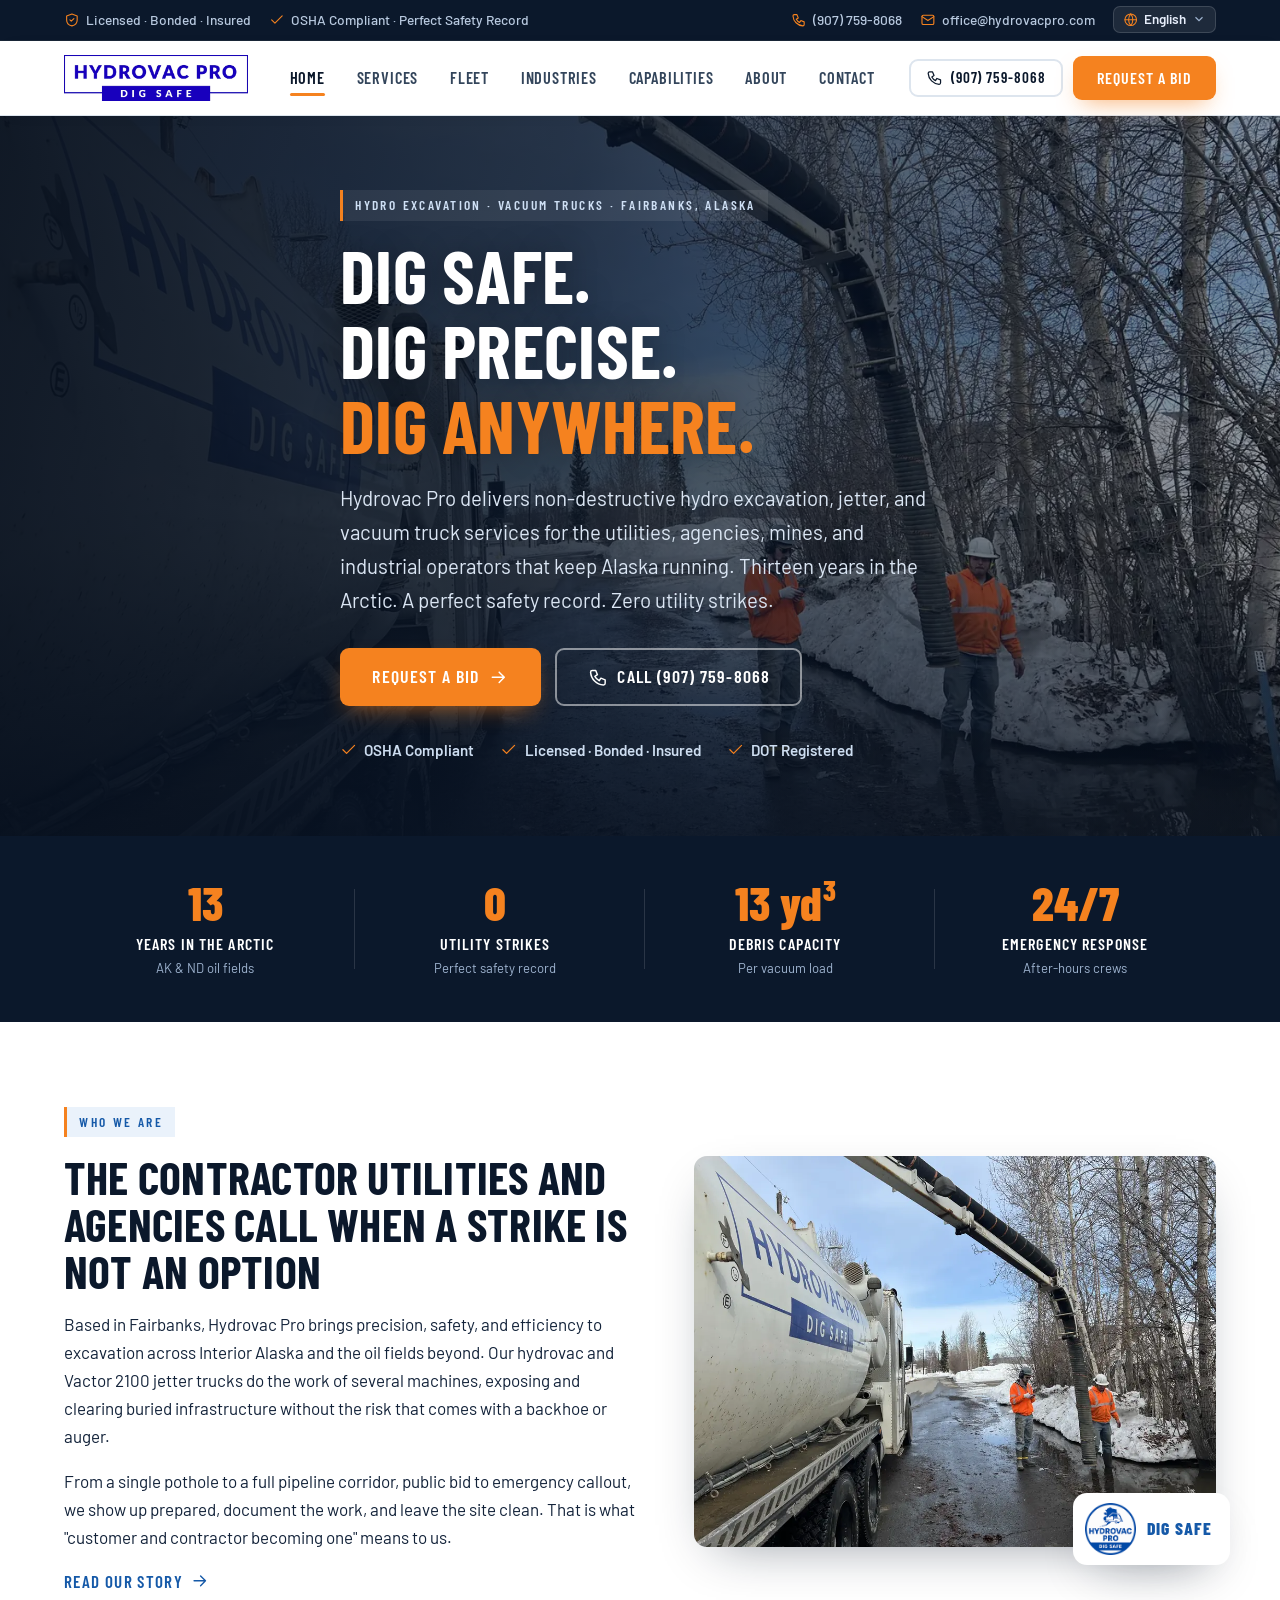
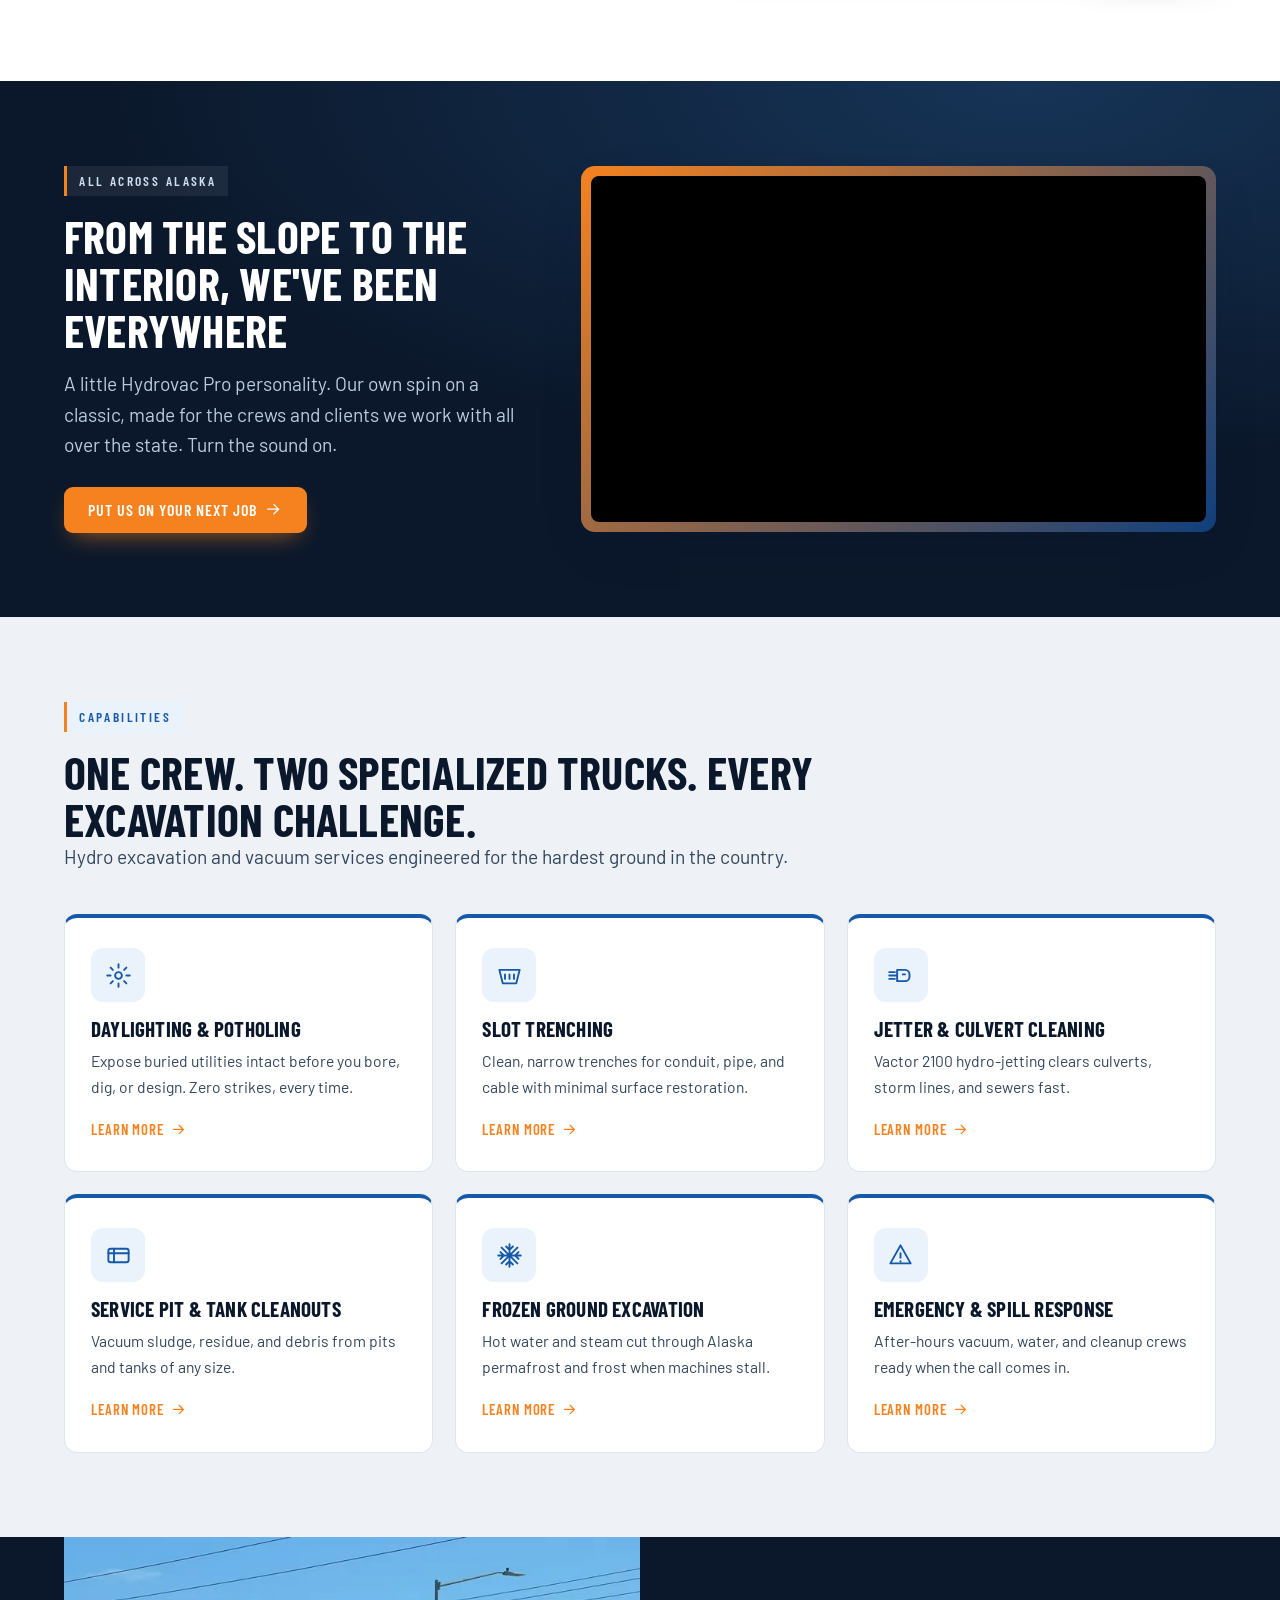
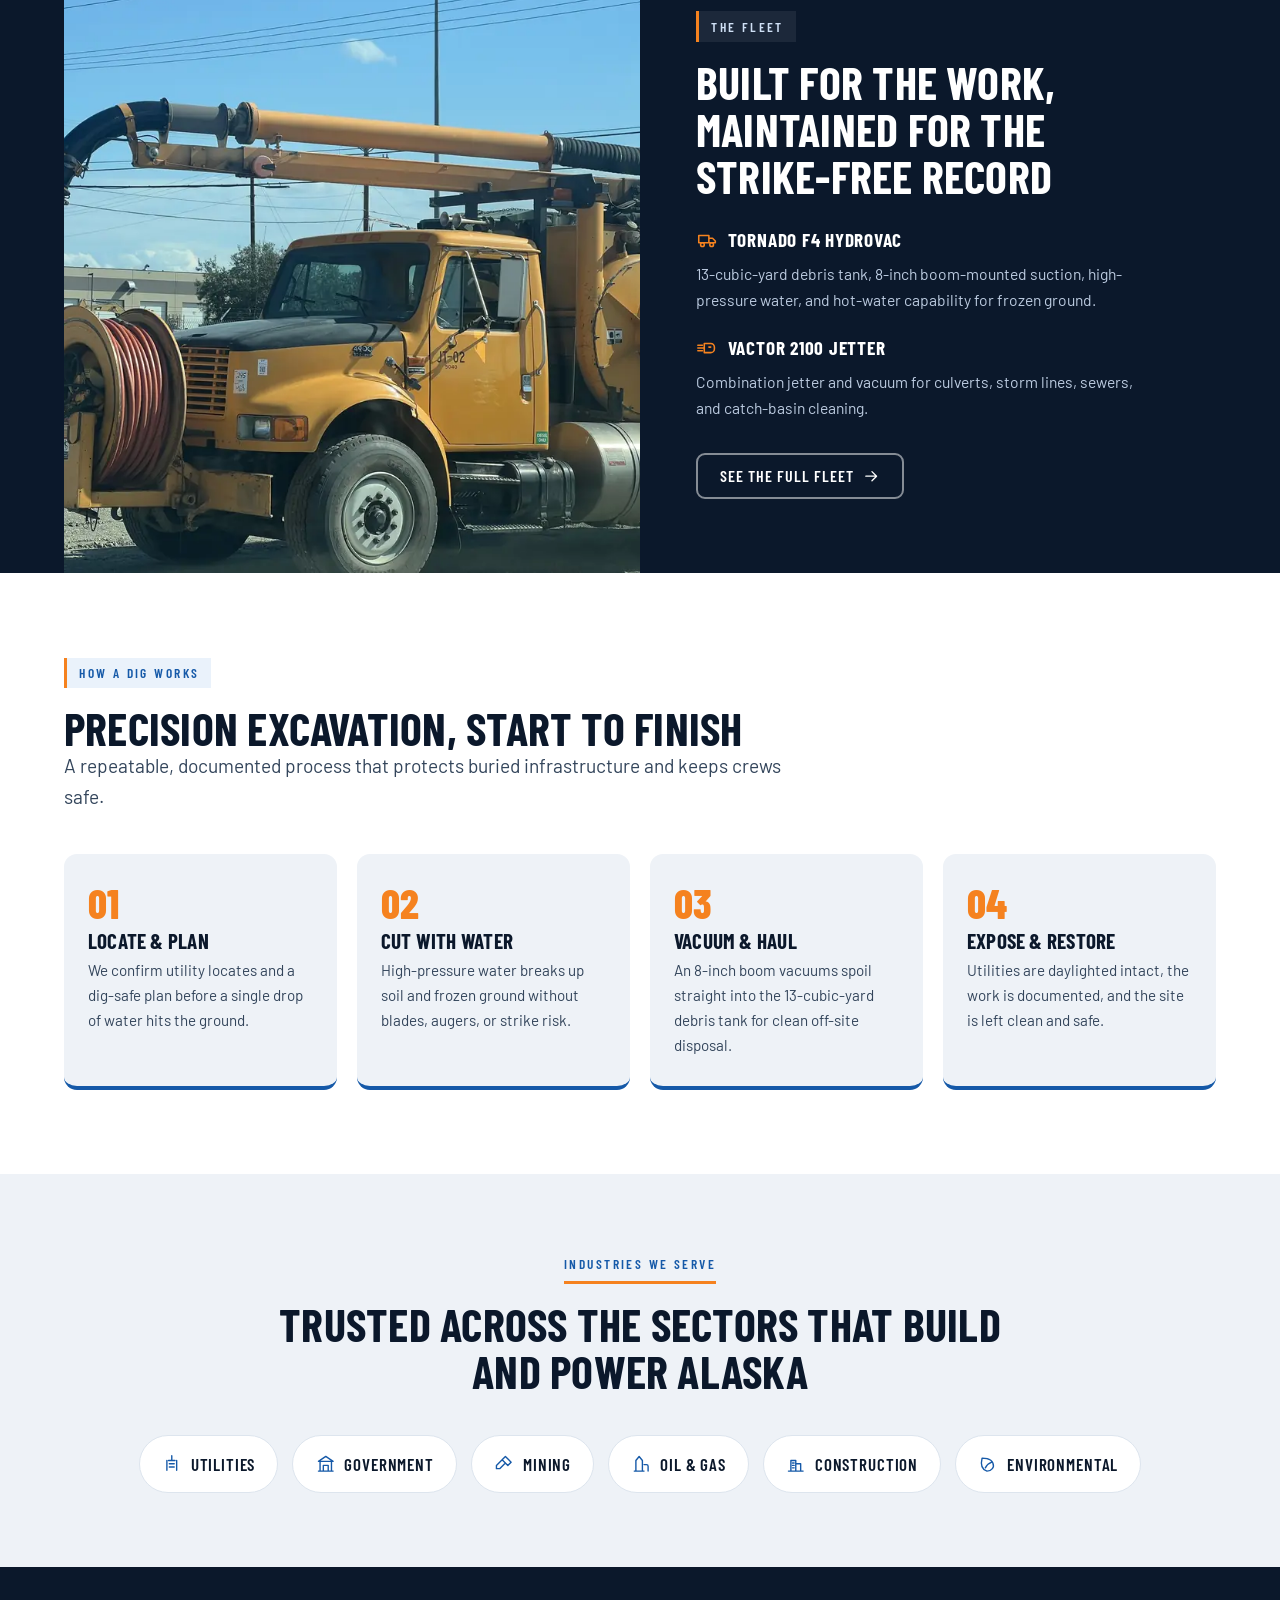
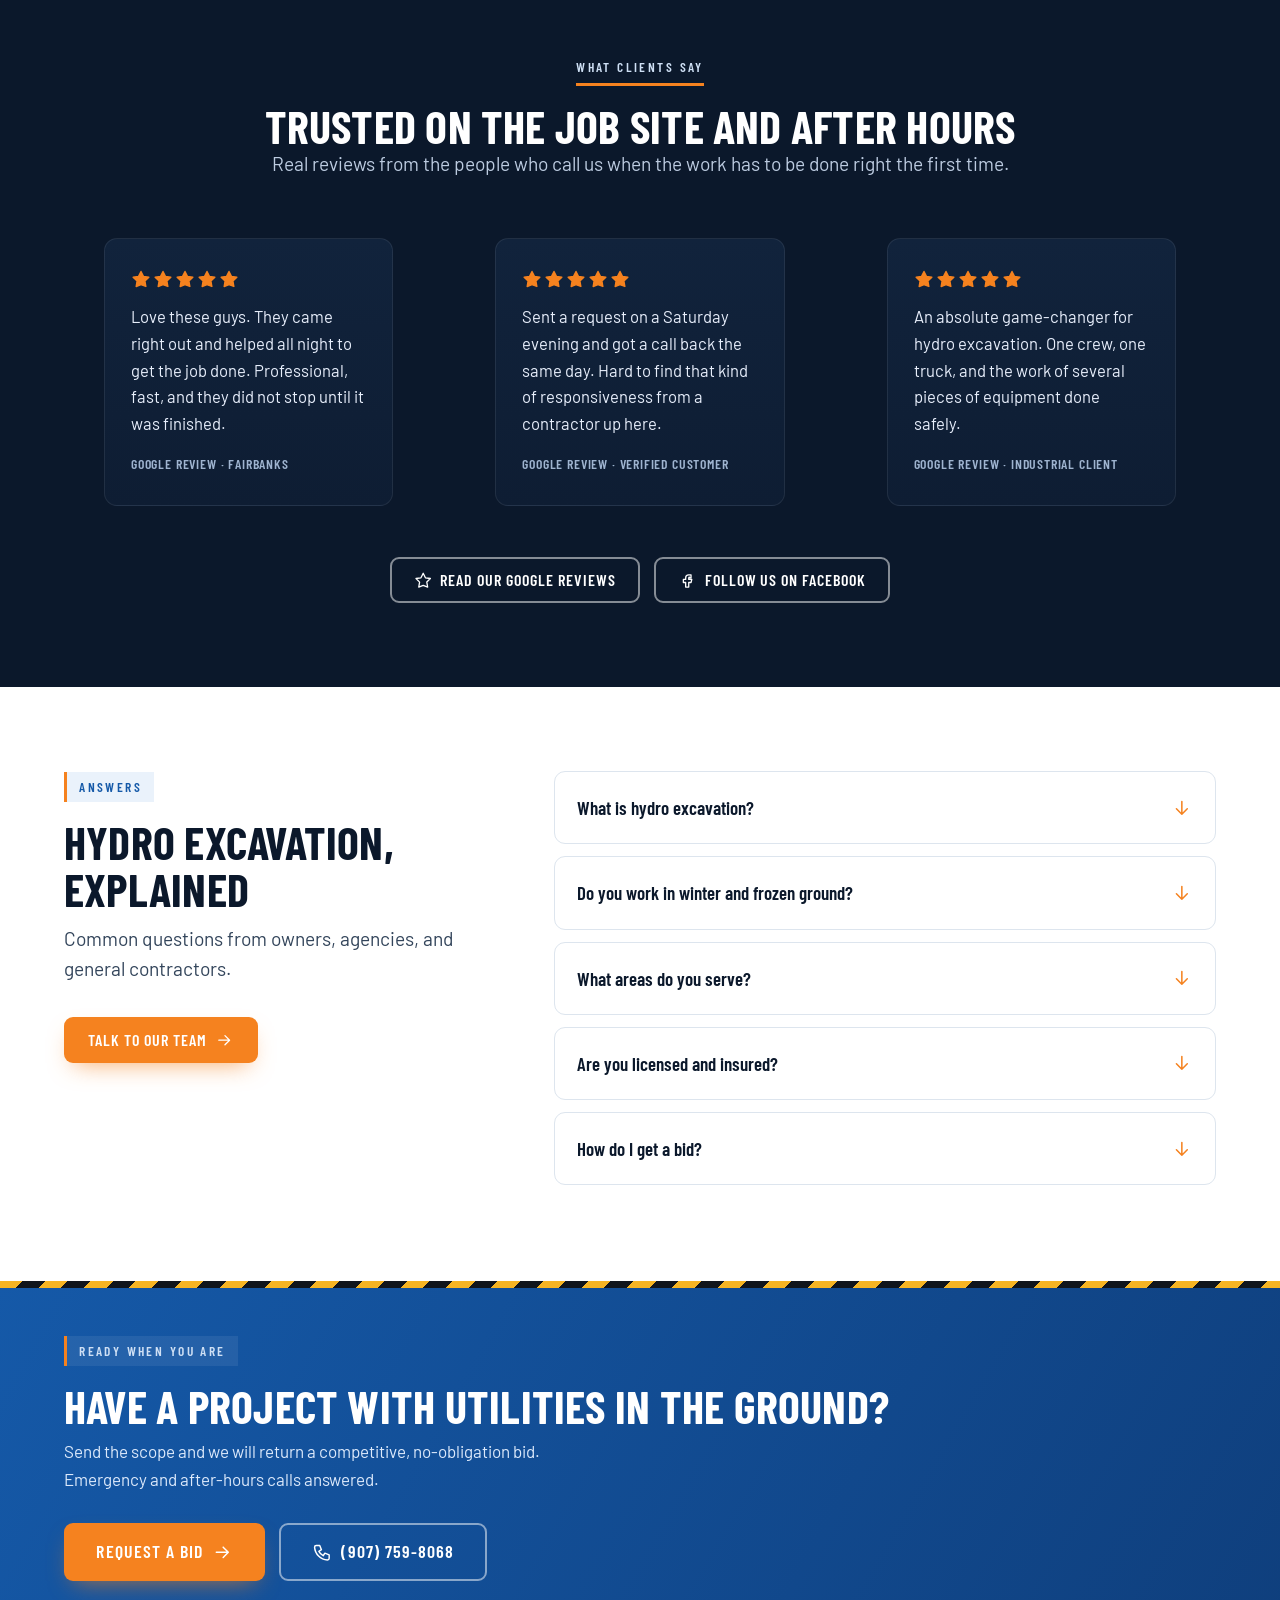
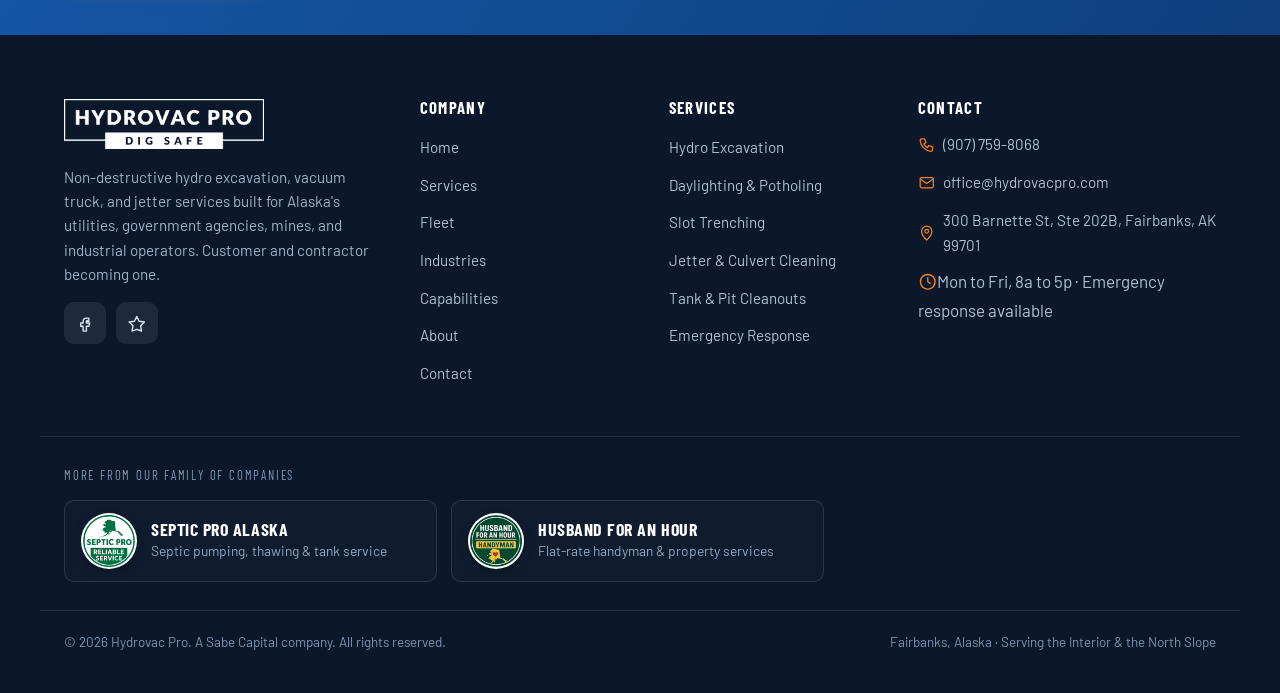
==== index.html @ c315c99f "Add Google Search Console verification file Co-Authored-By: Claude Opus 4.8 <noreply@anthropic.com>" ====
<!doctype html>
<html lang="en">
<head>
<meta charset="utf-8">
<meta name="viewport" content="width=device-width, initial-scale=1">
<title>Hydrovac Pro | Hydro Excavation &amp; Vacuum Truck Services in Fairbanks, Alaska</title>
<meta name="description" content="Non-destructive hydro excavation, daylighting, potholing, jetter and vacuum truck services for utilities, government, mining and industry across Interior Alaska.">
<link rel="canonical" href="https://www.hydrovacpro.com/">
<meta name="robots" content="index,follow,max-image-preview:large">
<meta name="author" content="Hydrovac Pro">
<meta name="theme-color" content="#0b182b">
<meta name="geo.region" content="US-AK">
<meta name="geo.placename" content="Fairbanks, Alaska">
<meta name="geo.position" content="64.8401;-147.7200">
<meta name="ICBM" content="64.8401, -147.7200">
<meta property="og:type" content="website">
<meta property="og:site_name" content="Hydrovac Pro">
<meta property="og:title" content="Hydrovac Pro | Hydro Excavation &amp; Vacuum Truck Services in Fairbanks, Alaska">
<meta property="og:description" content="Non-destructive hydro excavation, daylighting, potholing, jetter and vacuum truck services for utilities, government, mining and industry across Interior Alaska.">
<meta property="og:url" content="https://www.hydrovacpro.com/">
<meta property="og:image" content="https://www.hydrovacpro.com/assets/img/og-image.jpg?v=17">
<meta property="og:image:width" content="1200">
<meta property="og:image:height" content="630">
<meta property="og:locale" content="en_US">
<meta name="twitter:card" content="summary_large_image">
<meta name="twitter:title" content="Hydrovac Pro | Hydro Excavation &amp; Vacuum Truck Services in Fairbanks, Alaska">
<meta name="twitter:description" content="Non-destructive hydro excavation, daylighting, potholing, jetter and vacuum truck services for utilities, government, mining and industry across Interior Alaska.">
<meta name="twitter:image" content="https://www.hydrovacpro.com/assets/img/og-image.jpg?v=17">
<link rel="icon" href="assets/img/favicon.ico?v=17" sizes="any">
<link rel="icon" type="image/png" href="assets/img/favicon-32.png?v=17" sizes="32x32">
<link rel="apple-touch-icon" href="assets/img/favicon-180.png?v=17">
<link rel="manifest" href="site.webmanifest">
<link rel="preconnect" href="https://fonts.googleapis.com">
<link rel="preconnect" href="https://fonts.gstatic.com" crossorigin>
<link href="https://fonts.googleapis.com/css2?family=Barlow+Condensed:wght@500;600;700;800&family=Barlow:wght@400;500;600;700&display=swap" rel="stylesheet">
<link rel="stylesheet" href="assets/styles.css?v=17">
<script type="application/ld+json">{"@context": "https://schema.org", "@type": ["LocalBusiness", "HomeAndConstructionBusiness"], "@id": "https://www.hydrovacpro.com/#business", "name": "Hydrovac Pro", "legalName": "Sabe Capital, LLC", "naics": "238910", "identifier": [{"@type": "PropertyValue", "propertyID": "SAM UEI", "value": "VHFBXM1WW2G1"}, {"@type": "PropertyValue", "propertyID": "CAGE", "value": "13HP6"}], "url": "https://www.hydrovacpro.com/", "image": "https://www.hydrovacpro.com/assets/img/hydrovac.webp?v=17", "logo": "https://www.hydrovacpro.com/assets/img/favicon-512.png?v=17", "telephone": "+19077598068", "email": "office@hydrovacpro.com", "description": "Non-destructive hydro excavation, vacuum truck, and Vactor 2100 jetter services for utilities, government, mining, oil and gas, and construction across Interior Alaska.", "slogan": "Dig Safe.", "foundingDate": "2011", "priceRange": "$$", "address": {"@type": "PostalAddress", "streetAddress": "300 Barnette St, Ste 202B", "addressLocality": "Fairbanks", "addressRegion": "AK", "postalCode": "99701", "addressCountry": "US"}, "geo": {"@type": "GeoCoordinates", "latitude": "64.8401", "longitude": "-147.7200"}, "areaServed": [{"@type": "State", "name": "Alaska"}, {"@type": "City", "name": "Fairbanks"}, {"@type": "City", "name": "North Pole"}, {"@type": "AdministrativeArea", "name": "Fairbanks North Star Borough"}, {"@type": "AdministrativeArea", "name": "Interior Alaska"}], "openingHoursSpecification": [{"@type": "OpeningHoursSpecification", "dayOfWeek": ["Monday", "Tuesday", "Wednesday", "Thursday", "Friday"], "opens": "08:00", "closes": "17:00"}], "sameAs": ["https://www.facebook.com/61559111513765"], "knowsLanguage": ["en"], "contactPoint": [{"@type": "ContactPoint", "telephone": "+19077598068", "email": "office@hydrovacpro.com", "contactType": "sales", "areaServed": "US-AK", "availableLanguage": ["en"]}], "aggregateRating": {"@type": "AggregateRating", "ratingValue": "5.0", "reviewCount": "3", "bestRating": "5"}, "hasOfferCatalog": {"@type": "OfferCatalog", "name": "Hydro Excavation & Vacuum Services", "itemListElement": [{"@type": "Offer", "itemOffered": {"@type": "Service", "name": "Hydro Excavation (Daylighting & Potholing)"}}, {"@type": "Offer", "itemOffered": {"@type": "Service", "name": "Slot Trenching & Precision Excavation"}}, {"@type": "Offer", "itemOffered": {"@type": "Service", "name": "Vactor 2100 Jetter & Culvert Cleaning"}}, {"@type": "Offer", "itemOffered": {"@type": "Service", "name": "Service Pit & Tank Cleanouts"}}, {"@type": "Offer", "itemOffered": {"@type": "Service", "name": "Cold-Weather & Frozen Ground Excavation"}}, {"@type": "Offer", "itemOffered": {"@type": "Service", "name": "Emergency & Spill Response"}}]}}</script>
<script type="application/ld+json">{"@context": "https://schema.org", "@type": "WebSite", "@id": "https://www.hydrovacpro.com/#website", "url": "https://www.hydrovacpro.com/", "name": "Hydrovac Pro", "inLanguage": "en-US", "publisher": {"@id": "https://www.hydrovacpro.com/#business"}}</script>
<script type="application/ld+json">{"@context": "https://schema.org", "@type": "WebPage", "@id": "https://www.hydrovacpro.com/#webpage", "url": "https://www.hydrovacpro.com/", "name": "Hydrovac Pro | Hydro Excavation & Vacuum Truck Services in Fairbanks, Alaska", "description": "Non-destructive hydro excavation, daylighting, potholing, jetter and vacuum truck services for utilities, government, mining and industry across Interior Alaska.", "isPartOf": {"@id": "https://www.hydrovacpro.com/#website"}, "about": {"@id": "https://www.hydrovacpro.com/#business"}, "publisher": {"@id": "https://www.hydrovacpro.com/#business"}, "primaryImageOfPage": "https://www.hydrovacpro.com/assets/img/hero.webp?v=17", "inLanguage": "en-US", "datePublished": "2026-06-24", "dateModified": "2026-06-25", "breadcrumb": {"@id": "https://www.hydrovacpro.com/#breadcrumb"}}</script>
<script type="application/ld+json">{"@context": "https://schema.org", "@type": "BreadcrumbList", "@id": "https://www.hydrovacpro.com/#breadcrumb", "itemListElement": [{"@type": "ListItem", "position": 1, "name": "Home", "item": "https://www.hydrovacpro.com/"}]}</script>
<script type="application/ld+json">{"@context": "https://schema.org", "@type": "FAQPage", "mainEntity": [{"@type": "Question", "name": "What is hydro excavation?", "acceptedAnswer": {"@type": "Answer", "text": "Hydro excavation, also called hydrovac, daylighting, or potholing, uses pressurized water to break up soil and a powerful vacuum to remove it. Nothing mechanical touches the ground, so buried utilities are exposed without damage. It is the safest way to dig near power, gas, water, fiber, and pipelines."}}, {"@type": "Question", "name": "Do you work in winter and frozen ground?", "acceptedAnswer": {"@type": "Answer", "text": "Yes. We use hot water and steam to cut through frost and permafrost year round across Interior Alaska, including jobs that conventional equipment cannot touch."}}, {"@type": "Question", "name": "What areas do you serve?", "acceptedAnswer": {"@type": "Answer", "text": "We are based in Fairbanks and serve the Fairbanks North Star Borough, North Pole, and projects across Interior Alaska and the North Slope. We have also worked the North Dakota oil fields."}}, {"@type": "Question", "name": "Are you licensed and insured?", "acceptedAnswer": {"@type": "Answer", "text": "Yes. Hydrovac Pro is licensed, bonded, and fully insured, OSHA compliant, and DOT registered. Certificates of insurance and W-9 are available on request."}}, {"@type": "Question", "name": "How do I get a bid?", "acceptedAnswer": {"@type": "Answer", "text": "Call (907) 759-8068 or send your scope through our contact page. For public bids and RFPs we turn around competitive pricing quickly."}}]}</script>
<script type="application/ld+json">{"@context": "https://schema.org", "@type": "Service", "name": "Hydro Excavation", "description": "Non-destructive hydrovac daylighting, potholing, and trenching in Interior Alaska.", "serviceType": "Hydro Excavation", "provider": {"@id": "https://www.hydrovacpro.com/#business"}, "areaServed": {"@type": "AdministrativeArea", "name": "Interior Alaska"}}</script>
<script type="application/ld+json">{"@context": "https://schema.org", "@type": "VideoObject", "name": "The Alaska Hydrovac Song — Hydrovac Pro AK", "description": "Hydrovac Pro's Alaska hydrovac parody of \"I've Been Everywhere,\" featuring hydro excavation and vacuum truck work across Alaska.", "thumbnailUrl": ["https://i.ytimg.com/vi/aQEVApFhXK0/maxresdefault.jpg"], "embedUrl": "https://www.youtube.com/embed/aQEVApFhXK0", "contentUrl": "https://www.youtube.com/watch?v=aQEVApFhXK0", "publisher": {"@type": "Organization", "name": "Hydrovac Pro", "logo": {"@type": "ImageObject", "url": "https://www.hydrovacpro.com/assets/img/favicon-512.png?v=17"}}}</script>
</head>
<body>
<a class="skip" href="#main">Skip to content</a>

<div class="topbar">
  <div class="wrap topbar-in">
    <div class="topbar-left">
      <span class="tb-item"><svg class="ic" viewBox="0 0 24 24" fill="none" stroke="currentColor" stroke-width="1.7" stroke-linecap="round" stroke-linejoin="round" aria-hidden="true"><path d="M12 3l8 3v6c0 5-3.5 8-8 9-4.5-1-8-4-8-9V6z"/><path d="M9 12l2 2 4-4"/></svg><span translate="no">Licensed · Bonded · Insured</span></span>
      <span class="tb-item tb-hide"><svg class="ic" viewBox="0 0 24 24" fill="none" stroke="currentColor" stroke-width="1.7" stroke-linecap="round" stroke-linejoin="round" aria-hidden="true"><path d="M20 6L9 17l-5-5"/></svg>OSHA Compliant · Perfect Safety Record</span>
    </div>
    <div class="topbar-right">
      <a class="tb-item" href="tel:+19077598068"><svg class="ic" viewBox="0 0 24 24" fill="none" stroke="currentColor" stroke-width="1.7" stroke-linecap="round" stroke-linejoin="round" aria-hidden="true"><path d="M5 4h4l2 5-3 2a12 12 0 0 0 5 5l2-3 5 2v4a2 2 0 0 1-2 2A16 16 0 0 1 3 6a2 2 0 0 1 2-2z"/></svg><span translate="no">(907) 759-8068</span></a>
      <a class="tb-item tb-hide" href="mailto:office@hydrovacpro.com"><svg class="ic" viewBox="0 0 24 24" fill="none" stroke="currentColor" stroke-width="1.7" stroke-linecap="round" stroke-linejoin="round" aria-hidden="true"><rect x="3" y="5" width="18" height="14" rx="2"/><path d="M3 7l9 6 9-6"/></svg><span translate="no">office@hydrovacpro.com</span></a>
      <div class="lang" id="lang">
        <button class="lang-btn" id="langBtn" aria-haspopup="listbox" aria-expanded="false">
          <svg class="ic" viewBox="0 0 24 24" fill="none" stroke="currentColor" stroke-width="1.7" stroke-linecap="round" stroke-linejoin="round" aria-hidden="true"><circle cx="12" cy="12" r="9"/><path d="M3 12h18M12 3a14 14 0 0 1 0 18M12 3a14 14 0 0 0 0 18"/></svg><span id="langCur" translate="no">English</span>
          <svg viewBox="0 0 24 24" class="caret" aria-hidden="true"><path d="M6 9l6 6 6-6" fill="none" stroke="currentColor" stroke-width="2"/></svg>
        </button>
        <div class="lang-pop" id="langPop" role="dialog" aria-label="Choose language">
          <input type="text" id="langSearch" placeholder="Search 100+ languages" autocomplete="off">
          <ul id="langList" role="listbox" aria-label="Languages"><li role="option" data-code="en" tabindex="-1">English</li><li role="option" data-code="es" tabindex="-1">Espanol</li><li role="option" data-code="zh-CN" tabindex="-1">Chinese (Simplified)</li><li role="option" data-code="zh-TW" tabindex="-1">Chinese (Traditional)</li><li role="option" data-code="hi" tabindex="-1">Hindi</li><li role="option" data-code="ar" tabindex="-1">Arabic</li><li role="option" data-code="bn" tabindex="-1">Bengali</li><li role="option" data-code="pt" tabindex="-1">Portugues</li><li role="option" data-code="ru" tabindex="-1">Russian</li><li role="option" data-code="ja" tabindex="-1">Japanese</li><li role="option" data-code="pa" tabindex="-1">Punjabi</li><li role="option" data-code="de" tabindex="-1">Deutsch</li><li role="option" data-code="jw" tabindex="-1">Javanese</li><li role="option" data-code="ko" tabindex="-1">Korean</li><li role="option" data-code="fr" tabindex="-1">Francais</li><li role="option" data-code="te" tabindex="-1">Telugu</li><li role="option" data-code="mr" tabindex="-1">Marathi</li><li role="option" data-code="tr" tabindex="-1">Turkce</li><li role="option" data-code="ta" tabindex="-1">Tamil</li><li role="option" data-code="vi" tabindex="-1">Tieng Viet</li><li role="option" data-code="ur" tabindex="-1">Urdu</li><li role="option" data-code="it" tabindex="-1">Italiano</li><li role="option" data-code="th" tabindex="-1">Thai</li><li role="option" data-code="gu" tabindex="-1">Gujarati</li><li role="option" data-code="fa" tabindex="-1">Persian</li><li role="option" data-code="pl" tabindex="-1">Polski</li><li role="option" data-code="uk" tabindex="-1">Ukrainian</li><li role="option" data-code="ro" tabindex="-1">Romana</li><li role="option" data-code="nl" tabindex="-1">Nederlands</li><li role="option" data-code="id" tabindex="-1">Indonesia</li><li role="option" data-code="ms" tabindex="-1">Malay</li><li role="option" data-code="tl" tabindex="-1">Filipino</li><li role="option" data-code="my" tabindex="-1">Burmese</li><li role="option" data-code="km" tabindex="-1">Khmer</li><li role="option" data-code="am" tabindex="-1">Amharic</li><li role="option" data-code="ne" tabindex="-1">Nepali</li><li role="option" data-code="si" tabindex="-1">Sinhala</li><li role="option" data-code="el" tabindex="-1">Greek</li><li role="option" data-code="hu" tabindex="-1">Magyar</li><li role="option" data-code="cs" tabindex="-1">Cestina</li><li role="option" data-code="sv" tabindex="-1">Svenska</li><li role="option" data-code="he" tabindex="-1">Hebrew</li><li role="option" data-code="da" tabindex="-1">Dansk</li><li role="option" data-code="fi" tabindex="-1">Suomi</li><li role="option" data-code="no" tabindex="-1">Norsk</li><li role="option" data-code="sk" tabindex="-1">Slovak</li><li role="option" data-code="hr" tabindex="-1">Croatian</li><li role="option" data-code="bg" tabindex="-1">Bulgarian</li><li role="option" data-code="sr" tabindex="-1">Serbian</li><li role="option" data-code="lt" tabindex="-1">Lithuanian</li><li role="option" data-code="sl" tabindex="-1">Slovenian</li><li role="option" data-code="lv" tabindex="-1">Latvian</li><li role="option" data-code="et" tabindex="-1">Estonian</li><li role="option" data-code="az" tabindex="-1">Azerbaijani</li><li role="option" data-code="ka" tabindex="-1">Georgian</li><li role="option" data-code="hy" tabindex="-1">Armenian</li><li role="option" data-code="kk" tabindex="-1">Kazakh</li><li role="option" data-code="uz" tabindex="-1">Uzbek</li><li role="option" data-code="mn" tabindex="-1">Mongolian</li><li role="option" data-code="sw" tabindex="-1">Swahili</li><li role="option" data-code="ha" tabindex="-1">Hausa</li><li role="option" data-code="yo" tabindex="-1">Yoruba</li><li role="option" data-code="ig" tabindex="-1">Igbo</li><li role="option" data-code="zu" tabindex="-1">Zulu</li><li role="option" data-code="xh" tabindex="-1">Xhosa</li><li role="option" data-code="af" tabindex="-1">Afrikaans</li><li role="option" data-code="so" tabindex="-1">Somali</li><li role="option" data-code="rw" tabindex="-1">Kinyarwanda</li><li role="option" data-code="mg" tabindex="-1">Malagasy</li><li role="option" data-code="ny" tabindex="-1">Chichewa</li><li role="option" data-code="st" tabindex="-1">Sesotho</li><li role="option" data-code="sn" tabindex="-1">Shona</li><li role="option" data-code="ga" tabindex="-1">Irish</li><li role="option" data-code="cy" tabindex="-1">Welsh</li><li role="option" data-code="gl" tabindex="-1">Galician</li><li role="option" data-code="ca" tabindex="-1">Catala</li><li role="option" data-code="eu" tabindex="-1">Basque</li><li role="option" data-code="is" tabindex="-1">Icelandic</li><li role="option" data-code="mk" tabindex="-1">Macedonian</li><li role="option" data-code="sq" tabindex="-1">Albanian</li><li role="option" data-code="bs" tabindex="-1">Bosnian</li><li role="option" data-code="be" tabindex="-1">Belarusian</li><li role="option" data-code="ky" tabindex="-1">Kyrgyz</li><li role="option" data-code="tg" tabindex="-1">Tajik</li><li role="option" data-code="tk" tabindex="-1">Turkmen</li><li role="option" data-code="ps" tabindex="-1">Pashto</li><li role="option" data-code="sd" tabindex="-1">Sindhi</li><li role="option" data-code="lo" tabindex="-1">Lao</li><li role="option" data-code="ml" tabindex="-1">Malayalam</li><li role="option" data-code="kn" tabindex="-1">Kannada</li><li role="option" data-code="or" tabindex="-1">Odia</li><li role="option" data-code="as" tabindex="-1">Assamese</li><li role="option" data-code="mt" tabindex="-1">Maltese</li><li role="option" data-code="lb" tabindex="-1">Luxembourgish</li><li role="option" data-code="la" tabindex="-1">Latin</li><li role="option" data-code="ht" tabindex="-1">Haitian Creole</li><li role="option" data-code="co" tabindex="-1">Corsican</li><li role="option" data-code="fy" tabindex="-1">Frisian</li><li role="option" data-code="haw" tabindex="-1">Hawaiian</li><li role="option" data-code="sm" tabindex="-1">Samoan</li><li role="option" data-code="mi" tabindex="-1">Maori</li><li role="option" data-code="ku" tabindex="-1">Kurdish</li><li role="option" data-code="yi" tabindex="-1">Yiddish</li></ul>
        </div>
      </div>
    </div>
  </div>
</div>
<div id="google_translate_element" aria-hidden="true"></div>

<header class="site-head" id="head">
  <div class="wrap head-in">
    <a class="brand" href="index.html" aria-label="Hydrovac Pro, Dig Safe, Fairbanks Alaska home" translate="no">
      <img src="assets/img/logo-wordmark.webp?v=17" alt="Hydrovac Pro — Dig Safe" class="brand-logo" width="200" height="50">
    </a>
    <nav class="nav-links" id="navLinks" aria-label="Primary"><a href="index.html" class="active">Home</a><a href="services.html" class="">Services</a><a href="equipment.html" class="">Fleet</a><a href="industries.html" class="">Industries</a><a href="capabilities.html" class="">Capabilities</a><a href="about.html" class="">About</a><a href="contact.html" class="">Contact</a></nav>
    <div class="head-cta">
      <a class="btn btn-ghost" href="tel:+19077598068"><svg class="ic" viewBox="0 0 24 24" fill="none" stroke="currentColor" stroke-width="1.7" stroke-linecap="round" stroke-linejoin="round" aria-hidden="true"><path d="M5 4h4l2 5-3 2a12 12 0 0 0 5 5l2-3 5 2v4a2 2 0 0 1-2 2A16 16 0 0 1 3 6a2 2 0 0 1 2-2z"/></svg><span translate="no">(907) 759-8068</span></a>
      <a class="btn btn-orange" href="contact.html">Request a Bid</a>
    </div>
    <button class="burger" id="burger" aria-label="Menu" aria-expanded="false"><span></span><span></span><span></span></button>
  </div>
</header>
<main id="main">
<section class="hero">
  <div class="hero-bg"><img src="assets/img/hero.webp?v=17" alt="Hydrovac Pro crew operating the vacuum boom beside the Dig Safe truck on an Alaska job site" fetchpriority="high" width="1700" height="1275"></div>
  <div class="hero-shade"></div>
  <div class="wrap hero-in">
    <div class="hero-copy">
      <span class="eyebrow eyebrow-light">Hydro Excavation · Vacuum Trucks · Fairbanks, Alaska</span>
      <h1>Dig safe.<br>Dig precise.<br><span class="hl">Dig anywhere.</span></h1>
      <p class="hero-lead">Hydrovac Pro delivers non-destructive hydro excavation, jetter, and vacuum truck services for the utilities, agencies, mines, and industrial operators that keep Alaska running. Thirteen years in the Arctic. A perfect safety record. Zero utility strikes.</p>
      <div class="hero-cta">
        <a class="btn btn-orange btn-lg" href="contact.html">Request a Bid <svg class="ic" viewBox="0 0 24 24" fill="none" stroke="currentColor" stroke-width="1.7" stroke-linecap="round" stroke-linejoin="round" aria-hidden="true"><path d="M5 12h14M13 6l6 6-6 6"/></svg></a>
        <a class="btn btn-outline-light btn-lg" href="tel:+19077598068"><svg class="ic" viewBox="0 0 24 24" fill="none" stroke="currentColor" stroke-width="1.7" stroke-linecap="round" stroke-linejoin="round" aria-hidden="true"><path d="M5 4h4l2 5-3 2a12 12 0 0 0 5 5l2-3 5 2v4a2 2 0 0 1-2 2A16 16 0 0 1 3 6a2 2 0 0 1 2-2z"/></svg> Call (907) 759-8068</a>
      </div>
      <ul class="hero-trust">
        <li><svg class="ic" viewBox="0 0 24 24" fill="none" stroke="currentColor" stroke-width="1.7" stroke-linecap="round" stroke-linejoin="round" aria-hidden="true"><path d="M20 6L9 17l-5-5"/></svg>OSHA Compliant</li>
        <li><svg class="ic" viewBox="0 0 24 24" fill="none" stroke="currentColor" stroke-width="1.7" stroke-linecap="round" stroke-linejoin="round" aria-hidden="true"><path d="M20 6L9 17l-5-5"/></svg>Licensed · Bonded · Insured</li>
        <li><svg class="ic" viewBox="0 0 24 24" fill="none" stroke="currentColor" stroke-width="1.7" stroke-linecap="round" stroke-linejoin="round" aria-hidden="true"><path d="M20 6L9 17l-5-5"/></svg>DOT Registered</li>
      </ul>
    </div>
  </div>
</section>

<section class="stats">
  <div class="wrap stat-row">
    <div class="stat"><span class="stat-num" translate="no">13</span><span class="stat-label">Years in the Arctic</span><span class=stat-sub>AK &amp; ND oil fields</span></div>
    <div class="stat"><span class="stat-num" translate="no">0</span><span class="stat-label">Utility strikes</span><span class=stat-sub>Perfect safety record</span></div>
    <div class="stat"><span class="stat-num" translate="no">13 yd³</span><span class="stat-label">Debris capacity</span><span class=stat-sub>Per vacuum load</span></div>
    <div class="stat"><span class="stat-num" translate="no">24/7</span><span class="stat-label">Emergency response</span><span class=stat-sub>After-hours crews</span></div>
  </div>
</section>

<section class="intro">
  <div class="wrap intro-in">
    <div class="intro-copy reveal">
      <span class="eyebrow">Who we are</span>
      <h2>The contractor utilities and agencies call when a strike is not an option</h2>
      <p>Based in Fairbanks, Hydrovac Pro brings precision, safety, and efficiency to excavation across Interior Alaska and the oil fields beyond. Our hydrovac and Vactor 2100 jetter trucks do the work of several machines, exposing and clearing buried infrastructure without the risk that comes with a backhoe or auger.</p>
      <p>From a single pothole to a full pipeline corridor, public bid to emergency callout, we show up prepared, document the work, and leave the site clean. That is what "customer and contractor becoming one" means to us.</p>
      <a class="link-arrow" href="about.html">Read our story <svg class="ic" viewBox="0 0 24 24" fill="none" stroke="currentColor" stroke-width="1.7" stroke-linecap="round" stroke-linejoin="round" aria-hidden="true"><path d="M5 12h14M13 6l6 6-6 6"/></svg></a>
    </div>
    <div class="intro-media reveal">
      <img src="assets/img/intro.webp?v=17" alt="Hydrovac Pro truck working with boom deployed while a crew member operates the dig" loading="lazy" width="1500" height="1125">
      <div class="intro-badge"><img src="assets/img/logo.webp?v=17" alt="" width="78" height="78"><span translate="no">Dig Safe</span></div>
    </div>
  </div>
</section>


<section class="video-band">
  <div class="wrap video-in">
    <div class="video-head">
      <span class="eyebrow eyebrow-light">All across Alaska</span>
      <h2>From the Slope to the Interior, we've been everywhere</h2>
      <p class="lead">A little Hydrovac Pro personality. Our own spin on a classic, made for the crews and clients we work with all over the state. Turn the sound on.</p>
      <a class="btn btn-orange" href="contact.html">Put us on your next job <svg class="ic" viewBox="0 0 24 24" fill="none" stroke="currentColor" stroke-width="1.7" stroke-linecap="round" stroke-linejoin="round" aria-hidden="true"><path d="M5 12h14M13 6l6 6-6 6"/></svg></a>
    </div>
    <div class="video-frame">
      <div class="video-ratio">
        <iframe src="https://www.youtube-nocookie.com/embed/aQEVApFhXK0?start=2&amp;rel=0"
          title="The Alaska Hydrovac Song — Hydrovac Pro AK" loading="lazy"
          allow="accelerometer; autoplay; clipboard-write; encrypted-media; gyroscope; picture-in-picture; web-share"
          referrerpolicy="strict-origin-when-cross-origin" allowfullscreen></iframe>
      </div>
    </div>
  </div>
</section>

<section class="services-sec">
  <div class="wrap">
    <div class="sec-head">
      <span class="eyebrow">Capabilities</span>
      <h2>One crew. Two specialized trucks. Every excavation challenge.</h2>
      <p class="lead">Hydro excavation and vacuum services engineered for the hardest ground in the country.</p>
    </div>
    <div class="svc-grid"><a class="svc-card reveal" href="services.html">
      <span class="svc-ic"><svg class="ic" viewBox="0 0 24 24" fill="none" stroke="currentColor" stroke-width="1.7" stroke-linecap="round" stroke-linejoin="round" aria-hidden="true"><circle cx="12" cy="12" r="3"/><path d="M12 2v3M12 19v3M2 12h3M19 12h3M5 5l2 2M17 17l2 2M19 5l-2 2M7 17l-2 2"/></svg></span>
      <h3>Daylighting &amp; Potholing</h3>
      <p>Expose buried utilities intact before you bore, dig, or design. Zero strikes, every time.</p>
      <span class="svc-more">Learn more <svg class="ic" viewBox="0 0 24 24" fill="none" stroke="currentColor" stroke-width="1.7" stroke-linecap="round" stroke-linejoin="round" aria-hidden="true"><path d="M5 12h14M13 6l6 6-6 6"/></svg></span>
    </a><a class="svc-card reveal" href="services.html">
      <span class="svc-ic"><svg class="ic" viewBox="0 0 24 24" fill="none" stroke="currentColor" stroke-width="1.7" stroke-linecap="round" stroke-linejoin="round" aria-hidden="true"><path d="M3 7h18M3 7l3 12h12l3-12M8 11v4M12 11v4M16 11v4"/></svg></span>
      <h3>Slot Trenching</h3>
      <p>Clean, narrow trenches for conduit, pipe, and cable with minimal surface restoration.</p>
      <span class="svc-more">Learn more <svg class="ic" viewBox="0 0 24 24" fill="none" stroke="currentColor" stroke-width="1.7" stroke-linecap="round" stroke-linejoin="round" aria-hidden="true"><path d="M5 12h14M13 6l6 6-6 6"/></svg></span>
    </a><a class="svc-card reveal" href="services.html">
      <span class="svc-ic"><svg class="ic" viewBox="0 0 24 24" fill="none" stroke="currentColor" stroke-width="1.7" stroke-linecap="round" stroke-linejoin="round" aria-hidden="true"><path d="M2 12h7M2 9h5M2 15h5"/><path d="M9 7h7a4 4 0 0 1 4 4v2a4 4 0 0 1-4 4H9z"/><path d="M14 11h2"/></svg></span>
      <h3>Jetter &amp; Culvert Cleaning</h3>
      <p>Vactor 2100 hydro-jetting clears culverts, storm lines, and sewers fast.</p>
      <span class="svc-more">Learn more <svg class="ic" viewBox="0 0 24 24" fill="none" stroke="currentColor" stroke-width="1.7" stroke-linecap="round" stroke-linejoin="round" aria-hidden="true"><path d="M5 12h14M13 6l6 6-6 6"/></svg></span>
    </a><a class="svc-card reveal" href="services.html">
      <span class="svc-ic"><svg class="ic" viewBox="0 0 24 24" fill="none" stroke="currentColor" stroke-width="1.7" stroke-linecap="round" stroke-linejoin="round" aria-hidden="true"><rect x="3" y="6" width="18" height="12" rx="2"/><path d="M3 10h18M8 6v12"/></svg></span>
      <h3>Service Pit &amp; Tank Cleanouts</h3>
      <p>Vacuum sludge, residue, and debris from pits and tanks of any size.</p>
      <span class="svc-more">Learn more <svg class="ic" viewBox="0 0 24 24" fill="none" stroke="currentColor" stroke-width="1.7" stroke-linecap="round" stroke-linejoin="round" aria-hidden="true"><path d="M5 12h14M13 6l6 6-6 6"/></svg></span>
    </a><a class="svc-card reveal" href="services.html">
      <span class="svc-ic"><svg class="ic" viewBox="0 0 24 24" fill="none" stroke="currentColor" stroke-width="1.7" stroke-linecap="round" stroke-linejoin="round" aria-hidden="true"><path d="M12 2v20M2 12h20M5 5l14 14M19 5L5 19M9 4l3 3 3-3M9 20l3-3 3 3M4 9l3 3-3 3M20 9l-3 3 3 3"/></svg></span>
      <h3>Frozen Ground Excavation</h3>
      <p>Hot water and steam cut through Alaska permafrost and frost when machines stall.</p>
      <span class="svc-more">Learn more <svg class="ic" viewBox="0 0 24 24" fill="none" stroke="currentColor" stroke-width="1.7" stroke-linecap="round" stroke-linejoin="round" aria-hidden="true"><path d="M5 12h14M13 6l6 6-6 6"/></svg></span>
    </a><a class="svc-card reveal" href="services.html">
      <span class="svc-ic"><svg class="ic" viewBox="0 0 24 24" fill="none" stroke="currentColor" stroke-width="1.7" stroke-linecap="round" stroke-linejoin="round" aria-hidden="true"><path d="M12 3l9 16H3z"/><path d="M12 10v4M12 17v.5"/></svg></span>
      <h3>Emergency &amp; Spill Response</h3>
      <p>After-hours vacuum, water, and cleanup crews ready when the call comes in.</p>
      <span class="svc-more">Learn more <svg class="ic" viewBox="0 0 24 24" fill="none" stroke="currentColor" stroke-width="1.7" stroke-linecap="round" stroke-linejoin="round" aria-hidden="true"><path d="M5 12h14M13 6l6 6-6 6"/></svg></span>
    </a></div>
  </div>
</section>

<section class="fleet-teaser">
  <div class="wrap fleet-in">
    <div class="fleet-media reveal">
      <img src="assets/img/jetter.webp?v=17" alt="Vactor 2100 jetter truck operated by Hydrovac Pro" loading="lazy" width="1700" height="1096">
    </div>
    <div class="fleet-copy reveal">
      <span class="eyebrow eyebrow-light">The fleet</span>
      <h2>Built for the work, maintained for the strike-free record</h2>
      <div class="fleet-spec">
        <div><span class="fs-name"><svg class="ic" viewBox="0 0 24 24" fill="none" stroke="currentColor" stroke-width="1.7" stroke-linecap="round" stroke-linejoin="round" aria-hidden="true"><path d="M3 7h11v8H3zM14 10h4l3 3v2h-7z"/><circle cx="7" cy="17" r="2"/><circle cx="17" cy="17" r="2"/></svg> Tornado F4 Hydrovac</span><p>13-cubic-yard debris tank, 8-inch boom-mounted suction, high-pressure water, and hot-water capability for frozen ground.</p></div>
        <div><span class="fs-name"><svg class="ic" viewBox="0 0 24 24" fill="none" stroke="currentColor" stroke-width="1.7" stroke-linecap="round" stroke-linejoin="round" aria-hidden="true"><path d="M2 12h7M2 9h5M2 15h5"/><path d="M9 7h7a4 4 0 0 1 4 4v2a4 4 0 0 1-4 4H9z"/><path d="M14 11h2"/></svg> Vactor 2100 Jetter</span><p>Combination jetter and vacuum for culverts, storm lines, sewers, and catch-basin cleaning.</p></div>
      </div>
      <a class="btn btn-outline-light" href="equipment.html">See the full fleet <svg class="ic" viewBox="0 0 24 24" fill="none" stroke="currentColor" stroke-width="1.7" stroke-linecap="round" stroke-linejoin="round" aria-hidden="true"><path d="M5 12h14M13 6l6 6-6 6"/></svg></a>
    </div>
  </div>
</section>


<section class="process">
  <div class="wrap">
    <div class="sec-head">
      <span class="eyebrow">How a dig works</span>
      <h2>Precision excavation, start to finish</h2>
      <p class="lead">A repeatable, documented process that protects buried infrastructure and keeps crews safe.</p>
    </div>
    <div class="step-grid"><div class="step reveal"><span class="step-n" translate="no">01</span><h3>Locate &amp; plan</h3><p>We confirm utility locates and a dig-safe plan before a single drop of water hits the ground.</p></div><div class="step reveal"><span class="step-n" translate="no">02</span><h3>Cut with water</h3><p>High-pressure water breaks up soil and frozen ground without blades, augers, or strike risk.</p></div><div class="step reveal"><span class="step-n" translate="no">03</span><h3>Vacuum &amp; haul</h3><p>An 8-inch boom vacuums spoil straight into the 13-cubic-yard debris tank for clean off-site disposal.</p></div><div class="step reveal"><span class="step-n" translate="no">04</span><h3>Expose &amp; restore</h3><p>Utilities are daylighted intact, the work is documented, and the site is left clean and safe.</p></div></div>
  </div>
</section>

<section class="ind-strip">
  <div class="wrap">
    <div class="sec-head center">
      <span class="eyebrow">Industries we serve</span>
      <h2>Trusted across the sectors that build and power Alaska</h2>
    </div>
    <div class="ind-pills"><a href="industries.html" class="ind-pill"><svg class="ic" viewBox="0 0 24 24" fill="none" stroke="currentColor" stroke-width="1.7" stroke-linecap="round" stroke-linejoin="round" aria-hidden="true"><path d="M12 2v6M8 8h8M6 8v12M18 8v12M9 12h6M9 16h6"/></svg>Utilities</a><a href="industries.html" class="ind-pill"><svg class="ic" viewBox="0 0 24 24" fill="none" stroke="currentColor" stroke-width="1.7" stroke-linecap="round" stroke-linejoin="round" aria-hidden="true"><path d="M3 21h18M5 21V9M19 21V9M3 9l9-6 9 6zM9 21v-7h6v7"/></svg>Government</a><a href="industries.html" class="ind-pill"><svg class="ic" viewBox="0 0 24 24" fill="none" stroke="currentColor" stroke-width="1.7" stroke-linecap="round" stroke-linejoin="round" aria-hidden="true"><path d="M14 3l7 7-4 4-7-7zM10 7l-7 7v4h4l7-7"/></svg>Mining</a><a href="industries.html" class="ind-pill"><svg class="ic" viewBox="0 0 24 24" fill="none" stroke="currentColor" stroke-width="1.7" stroke-linecap="round" stroke-linejoin="round" aria-hidden="true"><path d="M6 21V8l4-5 4 5v13M4 21h12M16 13h3a2 2 0 0 1 2 2v6"/></svg>Oil &amp; Gas</a><a href="industries.html" class="ind-pill"><svg class="ic" viewBox="0 0 24 24" fill="none" stroke="currentColor" stroke-width="1.7" stroke-linecap="round" stroke-linejoin="round" aria-hidden="true"><path d="M3 21h18M6 21V8h6v13M12 12h6v9M8 11h2M8 14h2M8 17h2"/></svg>Construction</a><a href="industries.html" class="ind-pill"><svg class="ic" viewBox="0 0 24 24" fill="none" stroke="currentColor" stroke-width="1.7" stroke-linecap="round" stroke-linejoin="round" aria-hidden="true"><path d="M11 21C5 19 3 13 5 5c8 0 14 2 14 10 0 0-1 6-8 6z"/><path d="M9 17c2-4 5-6 8-7"/></svg>Environmental</a></div>
  </div>
</section>


<section class="reviews">
  <div class="wrap">
    <div class="sec-head center">
      <span class="eyebrow eyebrow-light">What clients say</span>
      <h2>Trusted on the job site and after hours</h2>
      <p class="lead">Real reviews from the people who call us when the work has to be done right the first time.</p>
    </div>
    <div class="rev-grid"><figure class="rev-card reveal">
          <div class="stars"><svg class="ic" viewBox="0 0 24 24" fill="none" stroke="currentColor" stroke-width="1.7" stroke-linecap="round" stroke-linejoin="round" aria-hidden="true"><path d="M12 3l2.9 5.9 6.5.9-4.7 4.6 1.1 6.5L12 18.8 6.2 21l1.1-6.5L2.6 9.8l6.5-.9z"/></svg><svg class="ic" viewBox="0 0 24 24" fill="none" stroke="currentColor" stroke-width="1.7" stroke-linecap="round" stroke-linejoin="round" aria-hidden="true"><path d="M12 3l2.9 5.9 6.5.9-4.7 4.6 1.1 6.5L12 18.8 6.2 21l1.1-6.5L2.6 9.8l6.5-.9z"/></svg><svg class="ic" viewBox="0 0 24 24" fill="none" stroke="currentColor" stroke-width="1.7" stroke-linecap="round" stroke-linejoin="round" aria-hidden="true"><path d="M12 3l2.9 5.9 6.5.9-4.7 4.6 1.1 6.5L12 18.8 6.2 21l1.1-6.5L2.6 9.8l6.5-.9z"/></svg><svg class="ic" viewBox="0 0 24 24" fill="none" stroke="currentColor" stroke-width="1.7" stroke-linecap="round" stroke-linejoin="round" aria-hidden="true"><path d="M12 3l2.9 5.9 6.5.9-4.7 4.6 1.1 6.5L12 18.8 6.2 21l1.1-6.5L2.6 9.8l6.5-.9z"/></svg><svg class="ic" viewBox="0 0 24 24" fill="none" stroke="currentColor" stroke-width="1.7" stroke-linecap="round" stroke-linejoin="round" aria-hidden="true"><path d="M12 3l2.9 5.9 6.5.9-4.7 4.6 1.1 6.5L12 18.8 6.2 21l1.1-6.5L2.6 9.8l6.5-.9z"/></svg></div>
          <blockquote>Love these guys. They came right out and helped all night to get the job done. Professional, fast, and they did not stop until it was finished.</blockquote>
          <figcaption>Google review · Fairbanks</figcaption>
        </figure><figure class="rev-card reveal">
          <div class="stars"><svg class="ic" viewBox="0 0 24 24" fill="none" stroke="currentColor" stroke-width="1.7" stroke-linecap="round" stroke-linejoin="round" aria-hidden="true"><path d="M12 3l2.9 5.9 6.5.9-4.7 4.6 1.1 6.5L12 18.8 6.2 21l1.1-6.5L2.6 9.8l6.5-.9z"/></svg><svg class="ic" viewBox="0 0 24 24" fill="none" stroke="currentColor" stroke-width="1.7" stroke-linecap="round" stroke-linejoin="round" aria-hidden="true"><path d="M12 3l2.9 5.9 6.5.9-4.7 4.6 1.1 6.5L12 18.8 6.2 21l1.1-6.5L2.6 9.8l6.5-.9z"/></svg><svg class="ic" viewBox="0 0 24 24" fill="none" stroke="currentColor" stroke-width="1.7" stroke-linecap="round" stroke-linejoin="round" aria-hidden="true"><path d="M12 3l2.9 5.9 6.5.9-4.7 4.6 1.1 6.5L12 18.8 6.2 21l1.1-6.5L2.6 9.8l6.5-.9z"/></svg><svg class="ic" viewBox="0 0 24 24" fill="none" stroke="currentColor" stroke-width="1.7" stroke-linecap="round" stroke-linejoin="round" aria-hidden="true"><path d="M12 3l2.9 5.9 6.5.9-4.7 4.6 1.1 6.5L12 18.8 6.2 21l1.1-6.5L2.6 9.8l6.5-.9z"/></svg><svg class="ic" viewBox="0 0 24 24" fill="none" stroke="currentColor" stroke-width="1.7" stroke-linecap="round" stroke-linejoin="round" aria-hidden="true"><path d="M12 3l2.9 5.9 6.5.9-4.7 4.6 1.1 6.5L12 18.8 6.2 21l1.1-6.5L2.6 9.8l6.5-.9z"/></svg></div>
          <blockquote>Sent a request on a Saturday evening and got a call back the same day. Hard to find that kind of responsiveness from a contractor up here.</blockquote>
          <figcaption>Google review · Verified customer</figcaption>
        </figure><figure class="rev-card reveal">
          <div class="stars"><svg class="ic" viewBox="0 0 24 24" fill="none" stroke="currentColor" stroke-width="1.7" stroke-linecap="round" stroke-linejoin="round" aria-hidden="true"><path d="M12 3l2.9 5.9 6.5.9-4.7 4.6 1.1 6.5L12 18.8 6.2 21l1.1-6.5L2.6 9.8l6.5-.9z"/></svg><svg class="ic" viewBox="0 0 24 24" fill="none" stroke="currentColor" stroke-width="1.7" stroke-linecap="round" stroke-linejoin="round" aria-hidden="true"><path d="M12 3l2.9 5.9 6.5.9-4.7 4.6 1.1 6.5L12 18.8 6.2 21l1.1-6.5L2.6 9.8l6.5-.9z"/></svg><svg class="ic" viewBox="0 0 24 24" fill="none" stroke="currentColor" stroke-width="1.7" stroke-linecap="round" stroke-linejoin="round" aria-hidden="true"><path d="M12 3l2.9 5.9 6.5.9-4.7 4.6 1.1 6.5L12 18.8 6.2 21l1.1-6.5L2.6 9.8l6.5-.9z"/></svg><svg class="ic" viewBox="0 0 24 24" fill="none" stroke="currentColor" stroke-width="1.7" stroke-linecap="round" stroke-linejoin="round" aria-hidden="true"><path d="M12 3l2.9 5.9 6.5.9-4.7 4.6 1.1 6.5L12 18.8 6.2 21l1.1-6.5L2.6 9.8l6.5-.9z"/></svg><svg class="ic" viewBox="0 0 24 24" fill="none" stroke="currentColor" stroke-width="1.7" stroke-linecap="round" stroke-linejoin="round" aria-hidden="true"><path d="M12 3l2.9 5.9 6.5.9-4.7 4.6 1.1 6.5L12 18.8 6.2 21l1.1-6.5L2.6 9.8l6.5-.9z"/></svg></div>
          <blockquote>An absolute game-changer for hydro excavation. One crew, one truck, and the work of several pieces of equipment done safely.</blockquote>
          <figcaption>Google review · Industrial client</figcaption>
        </figure></div>
    <div class="rev-cta">
      <a class="btn btn-outline-light" href="https://www.google.com/maps/search/?api=1&query=Hydrovac+Pro+Fairbanks+AK+reviews" target="_blank" rel="noopener"><svg class="ic" viewBox="0 0 24 24" fill="none" stroke="currentColor" stroke-width="1.7" stroke-linecap="round" stroke-linejoin="round" aria-hidden="true"><path d="M12 3l2.9 5.9 6.5.9-4.7 4.6 1.1 6.5L12 18.8 6.2 21l1.1-6.5L2.6 9.8l6.5-.9z"/></svg> Read our Google reviews</a>
      <a class="btn btn-outline-light" href="https://www.facebook.com/61559111513765" target="_blank" rel="noopener"><svg class="ic" viewBox="0 0 24 24" fill="none" stroke="currentColor" stroke-width="1.7" stroke-linecap="round" stroke-linejoin="round" aria-hidden="true"><path d="M14 9h3V5h-3a4 4 0 0 0-4 4v2H7v4h3v6h4v-6h3l1-4h-4V9a1 1 0 0 1 1-1z"/></svg> Follow us on Facebook</a>
    </div>
  </div>
</section>

<section class="faq-sec">
  <div class="wrap faq-in">
    <div class="faq-head">
      <span class="eyebrow">Answers</span>
      <h2>Hydro excavation, explained</h2>
      <p class="lead">Common questions from owners, agencies, and general contractors.</p>
      <a class="btn btn-orange" href="contact.html">Talk to our team <svg class="ic" viewBox="0 0 24 24" fill="none" stroke="currentColor" stroke-width="1.7" stroke-linecap="round" stroke-linejoin="round" aria-hidden="true"><path d="M5 12h14M13 6l6 6-6 6"/></svg></a>
    </div>
    <div class="faq-list"><details class="faq"><summary>What is hydro excavation?<svg class="ic" viewBox="0 0 24 24" fill="none" stroke="currentColor" stroke-width="1.7" stroke-linecap="round" stroke-linejoin="round" aria-hidden="true"><path d="M5 12h14M13 6l6 6-6 6"/></svg></summary><p>Hydro excavation, also called hydrovac, daylighting, or potholing, uses pressurized water to break up soil and a powerful vacuum to remove it. Nothing mechanical touches the ground, so buried utilities are exposed without damage. It is the safest way to dig near power, gas, water, fiber, and pipelines.</p></details><details class="faq"><summary>Do you work in winter and frozen ground?<svg class="ic" viewBox="0 0 24 24" fill="none" stroke="currentColor" stroke-width="1.7" stroke-linecap="round" stroke-linejoin="round" aria-hidden="true"><path d="M5 12h14M13 6l6 6-6 6"/></svg></summary><p>Yes. We use hot water and steam to cut through frost and permafrost year round across Interior Alaska, including jobs that conventional equipment cannot touch.</p></details><details class="faq"><summary>What areas do you serve?<svg class="ic" viewBox="0 0 24 24" fill="none" stroke="currentColor" stroke-width="1.7" stroke-linecap="round" stroke-linejoin="round" aria-hidden="true"><path d="M5 12h14M13 6l6 6-6 6"/></svg></summary><p>We are based in Fairbanks and serve the Fairbanks North Star Borough, North Pole, and projects across Interior Alaska and the North Slope. We have also worked the North Dakota oil fields.</p></details><details class="faq"><summary>Are you licensed and insured?<svg class="ic" viewBox="0 0 24 24" fill="none" stroke="currentColor" stroke-width="1.7" stroke-linecap="round" stroke-linejoin="round" aria-hidden="true"><path d="M5 12h14M13 6l6 6-6 6"/></svg></summary><p>Yes. Hydrovac Pro is licensed, bonded, and fully insured, OSHA compliant, and DOT registered. Certificates of insurance and W-9 are available on request.</p></details><details class="faq"><summary>How do I get a bid?<svg class="ic" viewBox="0 0 24 24" fill="none" stroke="currentColor" stroke-width="1.7" stroke-linecap="round" stroke-linejoin="round" aria-hidden="true"><path d="M5 12h14M13 6l6 6-6 6"/></svg></summary><p>Call (907) 759-8068 or send your scope through our contact page. For public bids and RFPs we turn around competitive pricing quickly.</p></details></div>
  </div>
</section>


<section class="cta-band">
  <div class="hazard"></div>
  <div class="wrap cta-in">
    <div>
      <span class="eyebrow eyebrow-light">Ready when you are</span>
      <h2>Have a project with utilities in the ground?</h2>
      <p>Send the scope and we will return a competitive, no-obligation bid. Emergency and after-hours calls answered.</p>
    </div>
    <div class="cta-actions">
      <a class="btn btn-orange btn-lg" href="contact.html">Request a Bid <svg class="ic" viewBox="0 0 24 24" fill="none" stroke="currentColor" stroke-width="1.7" stroke-linecap="round" stroke-linejoin="round" aria-hidden="true"><path d="M5 12h14M13 6l6 6-6 6"/></svg></a>
      <a class="btn btn-outline-light btn-lg" href="tel:+19077598068"><svg class="ic" viewBox="0 0 24 24" fill="none" stroke="currentColor" stroke-width="1.7" stroke-linecap="round" stroke-linejoin="round" aria-hidden="true"><path d="M5 4h4l2 5-3 2a12 12 0 0 0 5 5l2-3 5 2v4a2 2 0 0 1-2 2A16 16 0 0 1 3 6a2 2 0 0 1 2-2z"/></svg><span translate="no">(907) 759-8068</span></a>
    </div>
  </div>
</section>
<footer class="foot">
  <div class="wrap foot-grid">
    <div class="foot-brand">
      <a class="brand foot-logo" href="index.html" translate="no">
        <img src="assets/img/logo-wordmark-white.webp?v=17" alt="Hydrovac Pro — Dig Safe" class="foot-wordmark" width="230" height="58">
      </a>
      <p>Non-destructive hydro excavation, vacuum truck, and jetter services built for Alaska's utilities, government agencies, mines, and industrial operators. Customer and contractor becoming one.</p>
      <div class="foot-social">
        <a href="https://www.facebook.com/61559111513765" target="_blank" rel="noopener" aria-label="Facebook"><svg class="ic" viewBox="0 0 24 24" fill="none" stroke="currentColor" stroke-width="1.7" stroke-linecap="round" stroke-linejoin="round" aria-hidden="true"><path d="M14 9h3V5h-3a4 4 0 0 0-4 4v2H7v4h3v6h4v-6h3l1-4h-4V9a1 1 0 0 1 1-1z"/></svg></a>
        <a href="https://www.google.com/maps/search/?api=1&query=Hydrovac+Pro+Fairbanks+AK+reviews" target="_blank" rel="noopener" aria-label="Google reviews"><svg class="ic" viewBox="0 0 24 24" fill="none" stroke="currentColor" stroke-width="1.7" stroke-linecap="round" stroke-linejoin="round" aria-hidden="true"><path d="M12 3l2.9 5.9 6.5.9-4.7 4.6 1.1 6.5L12 18.8 6.2 21l1.1-6.5L2.6 9.8l6.5-.9z"/></svg></a>
      </div>
    </div>
    <div class="foot-col">
      <h4>Company</h4><ul><li><a href="index.html">Home</a></li><li><a href="services.html">Services</a></li><li><a href="equipment.html">Fleet</a></li><li><a href="industries.html">Industries</a></li><li><a href="capabilities.html">Capabilities</a></li><li><a href="about.html">About</a></li><li><a href="contact.html">Contact</a></li></ul>
    </div>
    <div class="foot-col">
      <h4>Services</h4><ul><li><a href="services.html">Hydro Excavation</a></li><li><a href="services.html">Daylighting &amp; Potholing</a></li><li><a href="services.html">Slot Trenching</a></li><li><a href="services.html">Jetter &amp; Culvert Cleaning</a></li><li><a href="services.html">Tank &amp; Pit Cleanouts</a></li><li><a href="services.html">Emergency Response</a></li></ul>
    </div>
    <div class="foot-col foot-contact">
      <h4>Contact</h4>
      <ul>
        <li><a href="tel:+19077598068"><svg class="ic" viewBox="0 0 24 24" fill="none" stroke="currentColor" stroke-width="1.7" stroke-linecap="round" stroke-linejoin="round" aria-hidden="true"><path d="M5 4h4l2 5-3 2a12 12 0 0 0 5 5l2-3 5 2v4a2 2 0 0 1-2 2A16 16 0 0 1 3 6a2 2 0 0 1 2-2z"/></svg><span translate="no">(907) 759-8068</span></a></li>
        <li><a href="mailto:office@hydrovacpro.com"><svg class="ic" viewBox="0 0 24 24" fill="none" stroke="currentColor" stroke-width="1.7" stroke-linecap="round" stroke-linejoin="round" aria-hidden="true"><rect x="3" y="5" width="18" height="14" rx="2"/><path d="M3 7l9 6 9-6"/></svg><span translate="no">office@hydrovacpro.com</span></a></li>
        <li><a href="https://www.google.com/maps/search/?api=1&query=Hydrovac+Pro+300+Barnette+St+Fairbanks+AK" target="_blank" rel="noopener"><svg class="ic" viewBox="0 0 24 24" fill="none" stroke="currentColor" stroke-width="1.7" stroke-linecap="round" stroke-linejoin="round" aria-hidden="true"><path d="M12 22s7-6 7-12a7 7 0 0 0-14 0c0 6 7 12 7 12z"/><circle cx="12" cy="10" r="2.5"/></svg><span translate="no">300 Barnette St, Ste 202B, Fairbanks, AK 99701</span></a></li>
        <li><svg class="ic" viewBox="0 0 24 24" fill="none" stroke="currentColor" stroke-width="1.7" stroke-linecap="round" stroke-linejoin="round" aria-hidden="true"><circle cx="12" cy="12" r="9"/><path d="M12 7v5l3 2"/></svg>Mon to Fri, 8a to 5p · Emergency response available</li>
      </ul>
    </div>
  </div>
  <div class="wrap foot-sister">
    <span class="sister-label">More from our family of companies</span>
    <ul><li><a href="https://www.septicproak.com" rel="noopener" target="_blank"><span class="sister-logo"><img src="assets/img/sister-septic.webp?v=17" alt="Septic Pro Alaska logo" width="54" height="54" loading="lazy"></span><span class="sister-txt"><b>Septic Pro Alaska</b><span>Septic pumping, thawing &amp; tank service</span></span></a></li><li><a href="https://www.husbandforhour.com" rel="noopener" target="_blank"><span class="sister-logo"><img src="assets/img/sister-husband.webp?v=17" alt="Husband for an Hour logo" width="54" height="54" loading="lazy"></span><span class="sister-txt"><b>Husband for an Hour</b><span>Flat-rate handyman &amp; property services</span></span></a></li></ul>
  </div>
  <div class="wrap foot-legal">
    <span translate="no">© 2026 Hydrovac Pro. A Sabe Capital company. All rights reserved.</span>
    <span>Fairbanks, Alaska · Serving the Interior &amp; the North Slope</span>
  </div>
</footer>
<a class="callbar" href="tel:+19077598068"><svg class="ic" viewBox="0 0 24 24" fill="none" stroke="currentColor" stroke-width="1.7" stroke-linecap="round" stroke-linejoin="round" aria-hidden="true"><path d="M5 4h4l2 5-3 2a12 12 0 0 0 5 5l2-3 5 2v4a2 2 0 0 1-2 2A16 16 0 0 1 3 6a2 2 0 0 1 2-2z"/></svg> Call (907) 759-8068</a>
<button class="totop" id="totop" aria-label="Back to top"><svg class="ic" viewBox="0 0 24 24" fill="none" stroke="currentColor" stroke-width="1.7" stroke-linecap="round" stroke-linejoin="round" aria-hidden="true"><path d="M5 12h14M13 6l6 6-6 6"/></svg></button>
<script src="assets/app.js?v=17" defer></script>
</body></html>
---- assets/styles.css ----
/* ===== Hydrovac Pro — industrial B2B/B2G stylesheet ===== */
:root{
  --navy:#0b182b; --navy2:#0f2540; --ink:#13233a;
  --blue:#1559a8; --blue2:#1e72d0; --blue-pale:#eaf2fb;
  --orange:#f5821f; --orange-d:#dd6e0c;
  --steel:#56697e; --slate:#33455b;
  --mist:#eef2f7; --line:#dde5ee; --white:#fff;
  --hazard:repeating-linear-gradient(135deg,#f6b423 0 16px,#10151c 16px 32px);
  --disp:'Barlow Condensed',Impact,'Arial Narrow',sans-serif;
  --body:'Barlow',-apple-system,BlinkMacSystemFont,'Segoe UI',Roboto,sans-serif;
  --wrap:1200px; --r:13px; --shadow:0 18px 50px -22px rgba(11,24,43,.45);
}
*{box-sizing:border-box}
html{scroll-behavior:smooth;scroll-padding-top:108px;-webkit-text-size-adjust:100%}
body{margin:0;font-family:var(--body);color:var(--ink);background:var(--white);
  font-size:17px;line-height:1.65;overflow-x:hidden;font-weight:400}
img{max-width:100%;display:block}
a{color:inherit;text-decoration:none}
.wrap{max-width:var(--wrap);margin:0 auto;padding:0 24px}
.skip{position:absolute;left:-999px;top:0;background:var(--orange);color:#fff;padding:10px 16px;z-index:200;border-radius:0 0 8px 0}
.skip:focus{left:0}
.ic{width:1.15em;height:1.15em;flex:0 0 auto;vertical-align:-.18em}

/* typography */
h1,h2,h3,h4{font-family:var(--disp);font-weight:700;line-height:1.02;
  letter-spacing:.005em;margin:0;color:var(--navy);text-transform:uppercase}
h1{font-size:clamp(2.7rem,6vw,4.6rem);letter-spacing:.004em}
h2{font-size:clamp(1.9rem,3.6vw,2.9rem)}
h3{font-size:1.32rem;letter-spacing:.01em}
p{margin:0 0 1rem}
.lead{font-size:clamp(1.06rem,1.5vw,1.24rem);color:var(--slate);font-weight:400;line-height:1.6}
.eyebrow{display:inline-flex;align-items:center;gap:.5em;font-family:var(--disp);
  font-weight:600;text-transform:uppercase;letter-spacing:.18em;font-size:.84rem;
  color:var(--blue);padding:.3em .9em;border-left:3px solid var(--orange);
  background:var(--blue-pale);margin-bottom:1rem}
.eyebrow-light{color:#cfe0f5;background:rgba(255,255,255,.07);border-left-color:var(--orange)}
.sec-head{max-width:760px;margin-bottom:2.6rem}
.sec-head.center{margin-inline:auto;text-align:center}
.sec-head.center .eyebrow{border-left:0;border-bottom:3px solid var(--orange);background:transparent;padding:.2em 0 .4em}
.link-arrow{display:inline-flex;align-items:center;gap:.4em;font-family:var(--disp);
  font-weight:600;text-transform:uppercase;letter-spacing:.08em;color:var(--blue);
  border-bottom:2px solid transparent}
.link-arrow:hover{border-color:var(--orange);color:var(--navy)}
.link-arrow .ic,.svc-more .ic,.btn .ic{transition:transform .25s}
.link-arrow:hover .ic{transform:translateX(4px)}

/* buttons */
.btn{display:inline-flex;align-items:center;justify-content:center;gap:.5em;
  font-family:var(--disp);font-weight:600;text-transform:uppercase;letter-spacing:.06em;
  font-size:1rem;padding:.74em 1.4em;border-radius:9px;cursor:pointer;border:2px solid transparent;
  transition:.2s;white-space:nowrap;line-height:1}
.btn-lg{font-size:1.12rem;padding:.92em 1.7em}
.btn-block{width:100%}
.btn-orange{background:var(--orange);color:#fff;box-shadow:0 10px 24px -10px rgba(245,130,31,.7)}
.btn-orange:hover{background:var(--orange-d);transform:translateY(-2px)}
.btn-orange:hover .ic{transform:translateX(4px)}
.btn-ghost{background:transparent;color:var(--navy);border-color:var(--line)}
.btn-ghost:hover{border-color:var(--blue);color:var(--blue)}
.btn-outline{background:transparent;color:var(--navy);border-color:var(--navy)}
.btn-outline:hover{background:var(--navy);color:#fff}
.btn-outline-light{background:transparent;color:#fff;border-color:rgba(255,255,255,.5)}
.btn-outline-light:hover{background:#fff;color:var(--navy);border-color:#fff}

/* ===== topbar + language ===== */
.topbar{background:var(--navy);color:#b9cae0;font-size:.86rem;border-bottom:1px solid rgba(255,255,255,.06)}
.topbar-in{display:flex;justify-content:space-between;align-items:center;min-height:40px;gap:14px}
.topbar-left,.topbar-right{display:flex;align-items:center;gap:18px}
.tb-item{display:inline-flex;align-items:center;gap:.45em;color:#b9cae0;font-weight:500}
a.tb-item:hover{color:#fff}
.tb-item .ic{color:var(--orange)}
.lang{position:relative}
.lang-btn{display:inline-flex;align-items:center;gap:.4em;background:rgba(255,255,255,.08);
  color:#e7eefb;border:1px solid rgba(255,255,255,.14);padding:.32em .7em;border-radius:7px;
  font-family:var(--body);font-size:.84rem;cursor:pointer;font-weight:600}
.lang-btn:hover{background:rgba(255,255,255,.16)}
.lang-btn .caret{width:14px;height:14px;color:#9fb4d0}
.lang-btn .ic{color:var(--orange)}
.lang-pop{position:absolute;right:0;top:calc(100% + 8px);width:288px;background:#fff;
  border-radius:11px;box-shadow:0 24px 60px -16px rgba(0,0,0,.5);padding:12px;z-index:120;display:none}
.lang-pop.open{display:block}
.lang-pop input{width:100%;padding:.6em .8em;border:1px solid var(--line);border-radius:8px;
  font-family:var(--body);font-size:.92rem;margin-bottom:8px;color:var(--ink)}
.lang-pop input:focus{outline:2px solid var(--blue);border-color:var(--blue)}
.lang-pop ul{list-style:none;margin:0;padding:0;max-height:284px;overflow-y:auto}
.lang-pop li{padding:.5em .7em;border-radius:7px;cursor:pointer;font-size:.92rem;color:var(--slate)}
.lang-pop li:hover,.lang-pop li.hl{background:var(--blue-pale);color:var(--navy)}
.lang-pop li.sel{color:var(--blue);font-weight:700}
#google_translate_element{display:none}

/* ===== header / nav ===== */
.site-head{position:sticky;top:0;z-index:100;background:rgba(255,255,255,.97);
  backdrop-filter:saturate(1.4) blur(8px);border-bottom:1px solid var(--line);
  box-shadow:0 2px 18px -12px rgba(11,24,43,.4)}
.head-in{display:flex;align-items:center;gap:20px;min-height:74px}
.brand{display:flex;align-items:center;gap:12px}
.brand-logo{height:46px;width:auto;display:block}
.brand-badge{width:52px;height:52px;object-fit:contain}
.brand-txt{display:flex;flex-direction:column;line-height:1}
.brand-txt b{font-family:var(--disp);font-weight:800;font-size:1.42rem;color:var(--navy);letter-spacing:.02em;white-space:nowrap}
.brand-txt i{font-style:normal;font-size:.7rem;letter-spacing:.22em;text-transform:uppercase;color:var(--blue);font-weight:600;margin-top:2px}
.nav-links{display:flex;align-items:center;gap:4px;margin-left:auto}
.nav-links a{font-family:var(--disp);font-weight:600;text-transform:uppercase;letter-spacing:.05em;
  font-size:1.02rem;color:var(--slate);padding:.55em .85em;border-radius:7px;position:relative;white-space:nowrap}
.nav-links a:hover{color:var(--navy);background:var(--mist)}
.nav-links a.active{color:var(--navy)}
.nav-links a.active::after{content:"";position:absolute;left:.85em;right:.85em;bottom:.28em;height:3px;background:var(--orange);border-radius:2px}
.head-cta{display:flex;align-items:center;gap:10px}
.head-cta .btn-ghost{font-size:.95rem;padding:.55em 1em}
.burger{display:none;flex-direction:column;gap:5px;background:none;border:0;cursor:pointer;padding:8px}
.burger span{width:26px;height:3px;background:var(--navy);border-radius:2px;transition:.25s}
.burger[aria-expanded=true] span:nth-child(1){transform:translateY(8px) rotate(45deg)}
.burger[aria-expanded=true] span:nth-child(2){opacity:0}
.burger[aria-expanded=true] span:nth-child(3){transform:translateY(-8px) rotate(-45deg)}

/* ===== hero ===== */
.hero{position:relative;color:#fff;isolation:isolate;min-height:min(82vh,720px);display:flex;align-items:center}
.hero-bg{position:absolute;inset:0;z-index:-2}
.hero-bg img{width:100%;height:100%;object-fit:cover}
.hero-shade{position:absolute;inset:0;z-index:-1;
  background:linear-gradient(100deg,rgba(7,16,30,.95) 0%,rgba(8,19,36,.82) 42%,rgba(8,19,36,.35) 100%),
  linear-gradient(0deg,rgba(7,15,28,.7),rgba(7,15,28,0) 40%)}
.hero-in{padding:72px 24px}
.hero-copy{max-width:680px}
.hero h1{color:#fff;text-shadow:0 2px 30px rgba(0,0,0,.3)}
.hero h1 .hl{color:var(--orange)}
.hero-lead{font-size:clamp(1.08rem,1.6vw,1.3rem);color:#dbe6f4;margin:1.3rem 0 1.9rem;max-width:600px}
.hero-cta{display:flex;flex-wrap:wrap;gap:14px}
.hero-trust{list-style:none;display:flex;flex-wrap:wrap;gap:10px 26px;margin:2rem 0 0;padding:0}
.hero-trust li{display:inline-flex;align-items:center;gap:.45em;font-weight:600;font-size:.95rem;color:#cdddf0}
.hero-trust .ic{color:var(--orange)}

/* ===== stats ===== */
.stats{background:var(--navy);color:#fff}
.stat-row{display:grid;grid-template-columns:repeat(4,1fr);gap:8px;padding:30px 24px}
.stat{text-align:center;padding:12px 8px;position:relative}
.stat+.stat::before{content:"";position:absolute;left:0;top:18%;height:64%;width:1px;background:rgba(255,255,255,.13)}
.stat-num{display:block;font-family:var(--disp);font-weight:800;font-size:clamp(2.2rem,4vw,3rem);color:var(--orange);line-height:1}
.stat-label{display:block;font-family:var(--disp);font-weight:600;text-transform:uppercase;letter-spacing:.07em;font-size:1rem;margin-top:.3em}
.stat-sub{display:block;font-size:.82rem;color:#9fb4d0;margin-top:.1em}

/* ===== intro ===== */
.intro{padding:84px 0}
.intro-in{display:grid;grid-template-columns:1.05fr .95fr;gap:54px;align-items:center}
.intro-copy h2{margin-bottom:1rem}
.intro-media{position:relative}
.intro-media>img{border-radius:var(--r);box-shadow:var(--shadow);width:100%;height:auto}
.intro-badge{position:absolute;right:-14px;bottom:-18px;background:#fff;border-radius:14px;
  padding:10px 18px 10px 12px;display:flex;align-items:center;gap:10px;box-shadow:var(--shadow)}
.intro-badge img{width:52px;height:52px;object-fit:contain;flex:0 0 auto;border-radius:0;box-shadow:none}
.intro-badge span{font-family:var(--disp);font-weight:800;text-transform:uppercase;color:var(--blue);letter-spacing:.06em;font-size:1.1rem}

/* ===== sections base ===== */
.services-sec{padding:84px 0;background:var(--mist)}
.svc-grid{display:grid;grid-template-columns:repeat(3,1fr);gap:22px}
.svc-card{background:#fff;border:1px solid var(--line);border-radius:var(--r);padding:30px 26px;
  display:flex;flex-direction:column;align-items:flex-start;transition:.25s;border-top:4px solid var(--blue)}
.svc-card:hover{transform:translateY(-5px);box-shadow:var(--shadow);border-top-color:var(--orange)}
.svc-ic{display:inline-flex;align-items:center;justify-content:center;width:54px;height:54px;border-radius:12px;
  background:var(--blue-pale);color:var(--blue);margin-bottom:16px}
.svc-ic .ic{width:27px;height:27px}
.svc-card h3{margin-bottom:.5rem}
.svc-card p{color:var(--slate);font-size:.98rem;margin-bottom:1.1rem}
.svc-more{margin-top:auto;display:inline-flex;align-items:center;gap:.4em;font-family:var(--disp);
  font-weight:600;text-transform:uppercase;letter-spacing:.06em;color:var(--orange);font-size:.92rem}
.svc-card:hover .svc-more .ic{transform:translateX(4px)}

/* fleet teaser */
.fleet-teaser{background:var(--navy);color:#fff}
.fleet-in{display:grid;grid-template-columns:1fr 1fr;gap:0;align-items:stretch}
.fleet-media{min-height:420px}
.fleet-media img{width:100%;height:100%;object-fit:cover}
.fleet-copy{padding:74px 56px}
.fleet-copy h2{color:#fff;margin-bottom:1.6rem}
.fleet-spec{display:grid;gap:20px;margin-bottom:2rem}
.fs-name{display:flex;align-items:center;gap:.5em;font-family:var(--disp);font-weight:700;
  text-transform:uppercase;letter-spacing:.04em;font-size:1.2rem;color:#fff;margin-bottom:.3rem}
.fs-name .ic{color:var(--orange)}
.fleet-spec p{color:#bccbe0;font-size:.98rem;margin:0}

/* video band */
.video-band{background:radial-gradient(120% 120% at 80% 0,#163457 0,var(--navy) 60%);color:#fff;padding:84px 0}
.video-in{display:grid;grid-template-columns:.85fr 1.15fr;gap:48px;align-items:center}
.video-head h2{color:#fff;margin-bottom:1rem}
.video-head .lead{color:#bccbe0;margin-bottom:1.6rem}
.video-frame{position:relative;border-radius:14px;padding:10px;background:linear-gradient(135deg,var(--orange),#0f3f7d);box-shadow:var(--shadow)}
.video-ratio{position:relative;width:100%;aspect-ratio:16/9;border-radius:8px;overflow:hidden;background:#000}
.video-ratio iframe{position:absolute;inset:0;width:100%;height:100%;border:0;display:block}

/* process */
.process{padding:84px 0}
.step-grid{display:grid;grid-template-columns:repeat(4,1fr);gap:20px}
.step{padding:28px 24px;border-radius:var(--r);background:var(--mist);border-bottom:4px solid var(--blue);position:relative}
.step-n{font-family:var(--disp);font-weight:800;font-size:2.6rem;color:var(--orange);line-height:1;display:block;margin-bottom:.4rem}
.step h3{margin-bottom:.4rem}
.step p{color:var(--slate);font-size:.95rem;margin:0}

/* industries strip */
.ind-strip{padding:74px 0;background:var(--mist)}
.ind-pills{display:flex;flex-wrap:wrap;justify-content:center;gap:14px}
.ind-pill{display:inline-flex;align-items:center;gap:.55em;background:#fff;border:1px solid var(--line);
  padding:.8em 1.3em;border-radius:50px;font-family:var(--disp);font-weight:600;text-transform:uppercase;
  letter-spacing:.05em;color:var(--navy);transition:.2s}
.ind-pill .ic{color:var(--blue)}
.ind-pill:hover{background:var(--navy);color:#fff;border-color:var(--navy)}
.ind-pill:hover .ic{color:var(--orange)}

/* reviews */
.reviews{padding:84px 0;background:var(--navy);color:#fff;position:relative}
.reviews .sec-head h2{color:#fff}
.reviews .lead{color:#bccbe0}
.rev-grid{display:grid;grid-template-columns:repeat(3,1fr);gap:22px;margin-bottom:34px}
.rev-card{background:linear-gradient(180deg,#11233c,#0e1d33);border:1px solid rgba(255,255,255,.08);
  border-radius:var(--r);padding:30px 26px}
.stars{display:flex;gap:2px;color:var(--orange);margin-bottom:14px}
.stars .ic{width:20px;height:20px;fill:var(--orange);stroke:var(--orange)}
.rev-card blockquote{margin:0 0 16px;font-size:1.04rem;line-height:1.6;color:#e7eefb}
.rev-card figcaption{font-family:var(--disp);font-weight:600;text-transform:uppercase;letter-spacing:.06em;
  font-size:.86rem;color:#9fb4d0}
.rev-cta{display:flex;justify-content:center;gap:14px;flex-wrap:wrap}

/* faq */
.faq-sec{padding:84px 0}
.faq-center{background:var(--mist);border-top:1px solid var(--line)}
.faq-wide{max-width:840px;margin-inline:auto}
.faq-in{display:grid;grid-template-columns:.8fr 1.2fr;gap:48px;align-items:start}
.faq-head{position:sticky;top:120px}
.faq-head h2{margin-bottom:.7rem}
.faq-head .btn{margin-top:1rem}
.faq{border:1px solid var(--line);border-radius:11px;margin-bottom:12px;background:#fff;overflow:hidden}
.faq summary{list-style:none;cursor:pointer;padding:20px 22px;font-family:var(--disp);font-weight:600;
  font-size:1.18rem;color:var(--navy);display:flex;justify-content:space-between;align-items:center;gap:14px}
.faq summary::-webkit-details-marker{display:none}
.faq summary .ic{color:var(--orange);transition:transform .25s;transform:rotate(90deg)}
.faq[open] summary .ic{transform:rotate(-90deg)}
.faq[open] summary{background:var(--blue-pale)}
.faq p{padding:0 22px 20px;color:var(--slate);margin:0}

/* cta band */
.cta-band{position:relative;background:linear-gradient(120deg,var(--blue),#0f3f7d);color:#fff;overflow:hidden}
.cta-band .hazard{position:absolute;top:0;left:0;right:0;height:7px;background:var(--hazard)}
.cta-in{display:flex;align-items:center;justify-content:space-between;gap:30px;padding:54px 24px;flex-wrap:wrap}
.cta-in h2{color:#fff;margin-bottom:.5rem}
.cta-in p{color:#dce9fb;margin:0;max-width:560px}
.cta-actions{display:flex;gap:14px;flex-wrap:wrap}

/* footer */
.foot{background:var(--navy);color:#aebfd6;padding:64px 0 0}
.foot-grid{display:grid;grid-template-columns:1.5fr 1fr 1fr 1.4fr;gap:36px;padding-bottom:40px}
.foot-logo{margin-bottom:16px}
.foot-wordmark{height:50px;width:auto;display:block}
.foot-logo .brand-txt b{color:#fff}
.foot-logo .brand-txt i{color:var(--orange)}
.foot-brand p{font-size:.95rem;line-height:1.6;color:#9fb1c9;max-width:340px}
.foot-social{display:flex;gap:10px;margin-top:16px}
.foot-social a{display:inline-flex;align-items:center;justify-content:center;width:42px;height:42px;
  border-radius:10px;background:rgba(255,255,255,.08);color:#dbe6f4;transition:.2s}
.foot-social a:hover{background:var(--orange);color:#fff}
.foot-col h4{font-family:var(--disp);text-transform:uppercase;letter-spacing:.08em;color:#fff;font-size:1.05rem;margin-bottom:1rem}
.foot-col ul{list-style:none;margin:0;padding:0}
.foot-col li{margin-bottom:.6rem}
.foot-col a{color:#aebfd6;font-size:.95rem;display:inline-flex;align-items:center;gap:.5em;transition:.15s}
.foot-col a:hover{color:#fff}
.foot-contact .ic{color:var(--orange)}
.foot-sister{border-top:1px solid rgba(255,255,255,.1);padding:28px 24px}
.sister-label{font-family:var(--disp);text-transform:uppercase;letter-spacing:.14em;font-size:.8rem;color:#7e93b0;display:block;margin-bottom:14px}
.foot-sister ul{list-style:none;margin:0;padding:0;display:grid;grid-template-columns:1fr 1fr;gap:14px;max-width:760px}
.foot-sister a{display:flex;align-items:center;gap:14px;padding:12px 16px;border:1px solid rgba(255,255,255,.12);
  border-radius:10px;transition:.2s;background:rgba(255,255,255,.02)}
.foot-sister a:hover{border-color:var(--orange);background:rgba(255,255,255,.05)}
.sister-logo{flex:0 0 auto;width:56px;height:56px;border-radius:50%;background:#fff;
  display:grid;place-items:center;overflow:hidden;box-shadow:0 4px 14px -6px rgba(0,0,0,.5)}
.sister-logo img{width:52px;height:52px;object-fit:contain}
.sister-txt{display:flex;flex-direction:column;min-width:0}
.sister-txt b{font-family:var(--disp);font-size:1.12rem;color:#fff;text-transform:uppercase;letter-spacing:.03em;line-height:1.15}
.sister-txt span{font-size:.86rem;color:#92a6c2}
.foot-legal{border-top:1px solid rgba(255,255,255,.1);padding:20px 24px 40px;display:flex;
  justify-content:space-between;gap:14px;flex-wrap:wrap;font-size:.84rem;color:#7e93b0}

/* mobile call bar + to-top */
.callbar{display:none;position:fixed;left:0;right:0;bottom:0;z-index:90;background:var(--orange);color:#fff;
  text-align:center;padding:14px;font-family:var(--disp);font-weight:700;text-transform:uppercase;letter-spacing:.06em;
  align-items:center;justify-content:center;gap:.5em;box-shadow:0 -6px 20px -8px rgba(0,0,0,.4)}
.totop{position:fixed;right:18px;bottom:22px;z-index:80;width:46px;height:46px;border-radius:12px;border:0;
  background:var(--navy);color:#fff;cursor:pointer;opacity:0;transform:translateY(14px);transition:.3s;display:grid;place-items:center}
.totop .ic{transform:rotate(-90deg);width:22px;height:22px}
.totop.show{opacity:1;transform:none}

/* ===== inner page hero ===== */
.phero{position:relative;color:#fff;isolation:isolate;display:flex;align-items:center;min-height:clamp(320px,46vh,440px)}
.phero-bg{position:absolute;inset:0;z-index:-2}
.phero-bg img{width:100%;height:100%;object-fit:cover}
.phero-shade{position:absolute;inset:0;z-index:-1;background:linear-gradient(100deg,rgba(7,16,30,.95),rgba(8,19,36,.72))}
.phero-in{padding:64px 24px}
.phero h1{color:#fff;max-width:880px}
.phero .lead{color:#dbe6f4;max-width:680px;margin-top:1rem}
.contact-hero{position:relative;background:linear-gradient(120deg,var(--navy),var(--blue));color:#fff;padding:64px 0}
.contact-hero h1{color:#fff}.contact-hero .lead{color:#dbe6f4;max-width:680px;margin-top:1rem}

/* service blocks */
.svc-blocks{padding:80px 0}
.svc-block{display:grid;grid-template-columns:1fr 1fr;gap:48px;align-items:center;padding:40px 0;border-bottom:1px solid var(--line)}
.svc-block:last-child{border-bottom:0}
.svc-block.flip .svc-block-media{order:2}
.svc-block-media img{border-radius:var(--r);box-shadow:var(--shadow);width:100%;height:auto}
.svc-block-copy .svc-ic{margin-bottom:14px}
.svc-sub{font-family:var(--disp);font-weight:600;text-transform:uppercase;letter-spacing:.04em;color:var(--blue);font-size:1.15rem;margin:.3rem 0 .8rem}
.ticklist{list-style:none;margin:1.2rem 0 1.6rem;padding:0;display:grid;gap:.55rem}
.ticklist li{display:flex;align-items:flex-start;gap:.6em;color:var(--slate);font-size:.98rem}
.ticklist .ic{color:var(--orange);margin-top:.18em}
.ticklist.light li{color:#cfddf0}

/* fleet detail */
.fleet-detail{padding:80px 0}
.unit{display:grid;grid-template-columns:1fr 1fr;gap:48px;align-items:center;padding:36px 0}
.unit.flip .unit-media{order:2}
.unit-media{position:relative}
.unit-media img{border-radius:var(--r);box-shadow:var(--shadow);width:100%;height:auto}
.unit-tag{position:absolute;top:16px;left:16px;background:var(--orange);color:#fff;font-family:var(--disp);
  font-weight:700;text-transform:uppercase;letter-spacing:.08em;padding:.35em 1em;border-radius:6px;font-size:.9rem}
.unit-copy h2{margin:.4rem 0 1rem}
.spec{width:100%;border-collapse:collapse;margin-top:1.2rem}
.spec th,.spec td{text-align:left;padding:.7em .2em;border-bottom:1px solid var(--line);font-size:.97rem;vertical-align:top}
.spec th{font-family:var(--disp);font-weight:600;text-transform:uppercase;letter-spacing:.04em;color:var(--navy);width:42%}
.spec td{color:var(--slate)}
.capabilities{padding:80px 0;background:var(--mist)}
.cap-grid{display:grid;grid-template-columns:repeat(4,1fr);gap:20px}
.cap{background:#fff;border:1px solid var(--line);border-radius:var(--r);padding:28px 24px;border-top:4px solid var(--orange)}
.cap h3{margin:.3rem 0 .5rem}
.cap p{color:var(--slate);font-size:.95rem;margin:0}

/* industries cards */
.ind-cards{padding:80px 0}
.ind-grid{display:grid;grid-template-columns:repeat(3,1fr);gap:24px}
.ind-card{background:#fff;border:1px solid var(--line);border-radius:var(--r);padding:32px 28px;transition:.25s;border-left:4px solid var(--blue)}
.ind-card:hover{box-shadow:var(--shadow);transform:translateY(-4px);border-left-color:var(--orange)}
.ind-card h3{margin:.3rem 0 .6rem}
.ind-card p{color:var(--slate);font-size:.97rem;margin:0}
.band-quote{background:var(--navy);color:#fff;text-align:center;padding:70px 0}
.bq{font-family:var(--disp);font-weight:700;text-transform:uppercase;letter-spacing:.02em;
  font-size:clamp(1.8rem,4vw,3rem);color:#fff;margin:0 0 .6rem;line-height:1.1}
.bq+span{color:#9fb4d0}

/* about */
.about-story{padding:84px 0}
.about-in{display:grid;grid-template-columns:1.3fr .7fr;gap:48px;align-items:start}
.about-copy h2{margin-bottom:1.1rem}
.about-media img{border-radius:var(--r);box-shadow:var(--shadow);width:100%;height:auto;object-fit:cover}
.safety-band{position:relative;background:var(--navy);color:#fff;overflow:hidden}
.safety-band .hazard{position:absolute;top:0;left:0;right:0;height:7px;background:var(--hazard)}
.safety-in{display:grid;grid-template-columns:1.3fr .7fr;gap:48px;align-items:center;padding:72px 24px}
.safety-copy h2{color:#fff;margin-bottom:1rem}
.safety-copy p{color:#bccbe0}
.safety-stat{display:grid;gap:20px}
.big-stat{background:rgba(255,255,255,.05);border:1px solid rgba(255,255,255,.1);border-radius:var(--r);
  text-align:center;padding:26px}
.big-stat span{font-family:var(--disp);font-weight:800;font-size:4rem;color:var(--orange);line-height:1;display:block}
.big-stat small{text-transform:uppercase;letter-spacing:.1em;font-size:.86rem;color:#cfddf0}
.certs{padding:84px 0}
.cert-grid{display:grid;grid-template-columns:repeat(4,1fr);gap:20px}
.cert{display:flex;gap:14px;background:var(--mist);border-radius:var(--r);padding:24px}
.cert h3{font-size:1.12rem;margin-bottom:.3rem}
.cert p{color:var(--slate);font-size:.92rem;margin:0}

/* contact */
.contact-sec{padding:74px 0}
.contact-grid{display:grid;grid-template-columns:.85fr 1.15fr;gap:48px;align-items:start}
.ci{display:flex;gap:16px;margin-bottom:24px}
.ci h3{font-size:1.15rem;margin-bottom:.2rem}
.ci a{color:var(--blue);font-weight:600;font-size:1.05rem}
.ci a:hover{color:var(--orange)}
.ci p{color:var(--slate);font-size:.92rem;margin:.2rem 0 0}
.ci-social{display:flex;gap:12px;flex-wrap:wrap;margin-top:6px}
.contact-form-wrap{background:#fff;border:1px solid var(--line);border-radius:16px;box-shadow:var(--shadow);padding:34px}
.bidform h2{font-size:1.5rem;margin-bottom:1.2rem}
.bidform label{display:block;font-family:var(--disp);font-weight:600;text-transform:uppercase;
  letter-spacing:.05em;font-size:.84rem;color:var(--navy);margin-bottom:14px}
.bidform label span{color:var(--orange)}
.bidform input,.bidform select,.bidform textarea{width:100%;margin-top:.4em;padding:.72em .85em;
  border:1px solid var(--line);border-radius:9px;font-family:var(--body);font-size:1rem;color:var(--ink);
  font-weight:400;text-transform:none;letter-spacing:0;background:#fff}
.bidform input:focus,.bidform select:focus,.bidform textarea:focus{outline:2px solid var(--blue);border-color:var(--blue)}
.bidform textarea{resize:vertical}
.frow{display:grid;grid-template-columns:1fr 1fr;gap:14px}
.upload{border:2px dashed var(--line);border-radius:11px;padding:22px;text-align:center;cursor:pointer;
  display:block;transition:.2s;background:var(--mist)}
.upload:hover,.upload.drag{border-color:var(--blue);background:var(--blue-pale)}
.upload input{display:none}
.upload-cta{display:inline-flex;align-items:center;gap:.5em;font-family:var(--disp);font-weight:600;
  text-transform:uppercase;letter-spacing:.04em;color:var(--blue);font-size:.95rem}
.upload-hint{display:block;font-size:.82rem;color:var(--steel);margin-top:.3em;text-transform:none;letter-spacing:0;font-family:var(--body);font-weight:400}
.upload-files{display:flex;flex-wrap:wrap;gap:6px;justify-content:center;margin-top:10px}
.upload-chip{background:#fff;border:1px solid var(--line);border-radius:30px;padding:.25em .8em;font-size:.8rem;
  color:var(--slate);text-transform:none;letter-spacing:0;font-family:var(--body);font-weight:500}
.form-note{font-size:.82rem;color:var(--steel);margin:.9rem 0 0;text-transform:none;letter-spacing:0;font-family:var(--body);font-weight:400}
.form-status{margin:.6rem 0 0;font-weight:600;font-family:var(--body);text-transform:none;letter-spacing:0}
.form-status.err{color:#c0392b}.form-status.ok{color:#1c7a3f}
.map-sec iframe{width:100%;height:420px;border:0;display:block;filter:grayscale(.2)}

/* capability statement (government) */
.capstmt{padding:84px 0;background:var(--mist);border-top:1px solid var(--line)}
.cap-grid{display:grid;grid-template-columns:repeat(2,1fr);gap:22px;margin-bottom:22px}
.cap-card{background:#fff;border:1px solid var(--line);border-radius:var(--r);padding:26px 28px;border-top:4px solid var(--blue)}
.cap-card h3{display:flex;align-items:center;gap:10px;font-size:1.18rem;margin-bottom:14px}
.cap-card h3 .svc-ic{width:40px;height:40px;margin:0}
.cap-card h3 .svc-ic .ic{width:21px;height:21px}
.cap-dl{margin:0}
.cap-row{display:grid;grid-template-columns:128px 1fr;gap:10px;padding:9px 0;border-top:1px solid var(--line);align-items:start}
.cap-row:first-child{border-top:0}
.cap-row dt{font-family:var(--disp);font-weight:600;text-transform:uppercase;letter-spacing:.04em;font-size:.82rem;color:var(--steel);padding-top:2px}
.cap-row dd{margin:0;color:var(--ink);font-weight:500;font-size:.97rem}
.cap-row dd a{color:var(--blue)}.cap-row dd a:hover{color:var(--orange)}
.cap-naics{list-style:none;margin:0;padding:0;display:grid;gap:5px}
.cap-naics li{font-size:.92rem;color:var(--slate)}
.cap-naics b{color:var(--navy);margin-right:.3em}
.cap-primary{display:inline-block;background:var(--orange);color:#fff;font-family:var(--disp);font-weight:600;
  text-transform:uppercase;letter-spacing:.06em;font-size:.66rem;padding:.1em .55em;border-radius:20px;margin-left:.4em;vertical-align:1px}
.cap-foot{display:grid;grid-template-columns:1.1fr .9fr;gap:22px;margin-top:4px}
.cap-comp,.cap-note{background:#fff;border:1px solid var(--line);border-radius:var(--r);padding:26px 28px}
.cap-comp h3,.cap-note h3{font-size:1.15rem;margin-bottom:14px}
.cap-comp .ticklist{margin:0;grid-template-columns:1fr 1fr;display:grid;gap:.5rem 1.4rem}
.cap-note{background:var(--navy);color:#fff;border-color:var(--navy)}
.cap-note h3{color:#fff}.cap-note p{color:#bccbe0;font-size:.96rem}
.cap-cta{display:flex;gap:12px;flex-wrap:wrap;margin-top:4px}
.cap-cta .btn-outline{color:#fff;border-color:rgba(255,255,255,.5)}
.cap-cta .btn-outline:hover{background:#fff;color:var(--navy)}
.cap-cert{text-align:center;margin:24px 0 0;font-family:var(--disp);text-transform:uppercase;letter-spacing:.1em;font-size:.84rem;color:var(--steel)}
/* government CTA on industries page */
.gov-cta{display:flex;align-items:center;justify-content:space-between;gap:24px;flex-wrap:wrap;
  margin-top:30px;padding:28px 32px;border-radius:var(--r);background:linear-gradient(120deg,var(--navy),#143a66);color:#fff}
.gov-cta h3{color:#fff;font-size:1.4rem;margin-bottom:.3rem}
.gov-cta p{color:#cdddf0;margin:0;max-width:560px;font-size:.97rem}
.gov-cta .btn{flex:0 0 auto}
@media (max-width:760px){
  .cap-grid,.cap-foot{grid-template-columns:1fr}
  .cap-comp .ticklist{grid-template-columns:1fr}
  .gov-cta{flex-direction:column;align-items:flex-start}
}

/* 404 */
.notfound{text-align:center;padding:110px 0}
.big404{font-family:var(--disp);font-weight:800;font-size:clamp(6rem,18vw,12rem);color:var(--blue-pale);line-height:.9;display:block}
.notfound h1{margin:-1.2rem 0 1rem}
.notfound .hero-cta{justify-content:center}

/* reveal */
.reveal{opacity:0;transform:translateY(26px);transition:opacity .7s ease,transform .7s cubic-bezier(.2,.7,.3,1)}
.reveal.in{opacity:1;transform:none}
@media (prefers-reduced-motion:reduce){.reveal{opacity:1;transform:none;transition:none}html{scroll-behavior:auto}}

/* ===== responsive ===== */
@media (max-width:1080px){
  .nav-links{gap:0}.nav-links a{padding:.5em .6em;font-size:.96rem}
  .head-cta .btn-ghost{display:none}
}
@media (max-width:920px){
  .burger{display:flex}
  .head-cta{margin-left:auto}
  .nav-links{position:fixed;inset:74px 0 auto 0;flex-direction:column;align-items:stretch;background:#fff;
    padding:10px 18px 20px;border-bottom:1px solid var(--line);box-shadow:0 20px 40px -20px rgba(0,0,0,.35);
    transform:translateY(-130%);transition:transform .3s;max-height:calc(100vh - 74px);overflow:auto}
  .nav-links.open{transform:none}
  .nav-links a{padding:.85em .6em;font-size:1.1rem;border-bottom:1px solid var(--mist)}
  .nav-links a.active::after{display:none}
  .nav-links a.active{color:var(--blue)}
  .intro-in,.faq-in,.about-in,.safety-in,.contact-grid,.video-in{grid-template-columns:1fr;gap:34px}
  .fleet-in{grid-template-columns:1fr}.fleet-media{min-height:300px}.fleet-copy{padding:48px 28px}
  .svc-block,.unit{grid-template-columns:1fr;gap:26px}
  .svc-block.flip .svc-block-media,.unit.flip .unit-media{order:0}
  .faq-head{position:static}
  .stat-row{grid-template-columns:repeat(2,1fr);gap:16px}
  .stat:nth-child(3)::before{display:none}
  .step-grid,.cap-grid,.cert-grid{grid-template-columns:repeat(2,1fr)}
  .svc-grid,.rev-grid,.ind-grid{grid-template-columns:1fr 1fr}
  .callbar{display:flex}
  body{padding-bottom:54px}
  .totop{bottom:70px}
}
@media (max-width:680px){
  body{font-size:16px}
  .tb-hide{display:none}
  .topbar-left{display:none}
  .topbar-in{justify-content:flex-end}
  .head-cta{display:none}
  .head-in{gap:12px}
  .brand-logo{height:38px}
  .foot-wordmark{height:44px}
  .svc-grid,.rev-grid,.ind-grid,.step-grid,.cap-grid,.cert-grid,.frow,.foot-sister ul{grid-template-columns:1fr}
  .foot-grid{grid-template-columns:1fr 1fr;gap:26px}
  .foot-brand{grid-column:1/-1}
  .hero-in{padding:54px 22px}
  .cta-in{flex-direction:column;align-items:flex-start}
  .brand-txt i{display:none}
  .intro-badge{right:10px;bottom:-14px}
  .foot-legal{flex-direction:column}
}
@media (max-width:430px){
  .foot-grid{grid-template-columns:1fr}
  .stat-row{grid-template-columns:1fr 1fr}
  .contact-form-wrap{padding:22px}
}
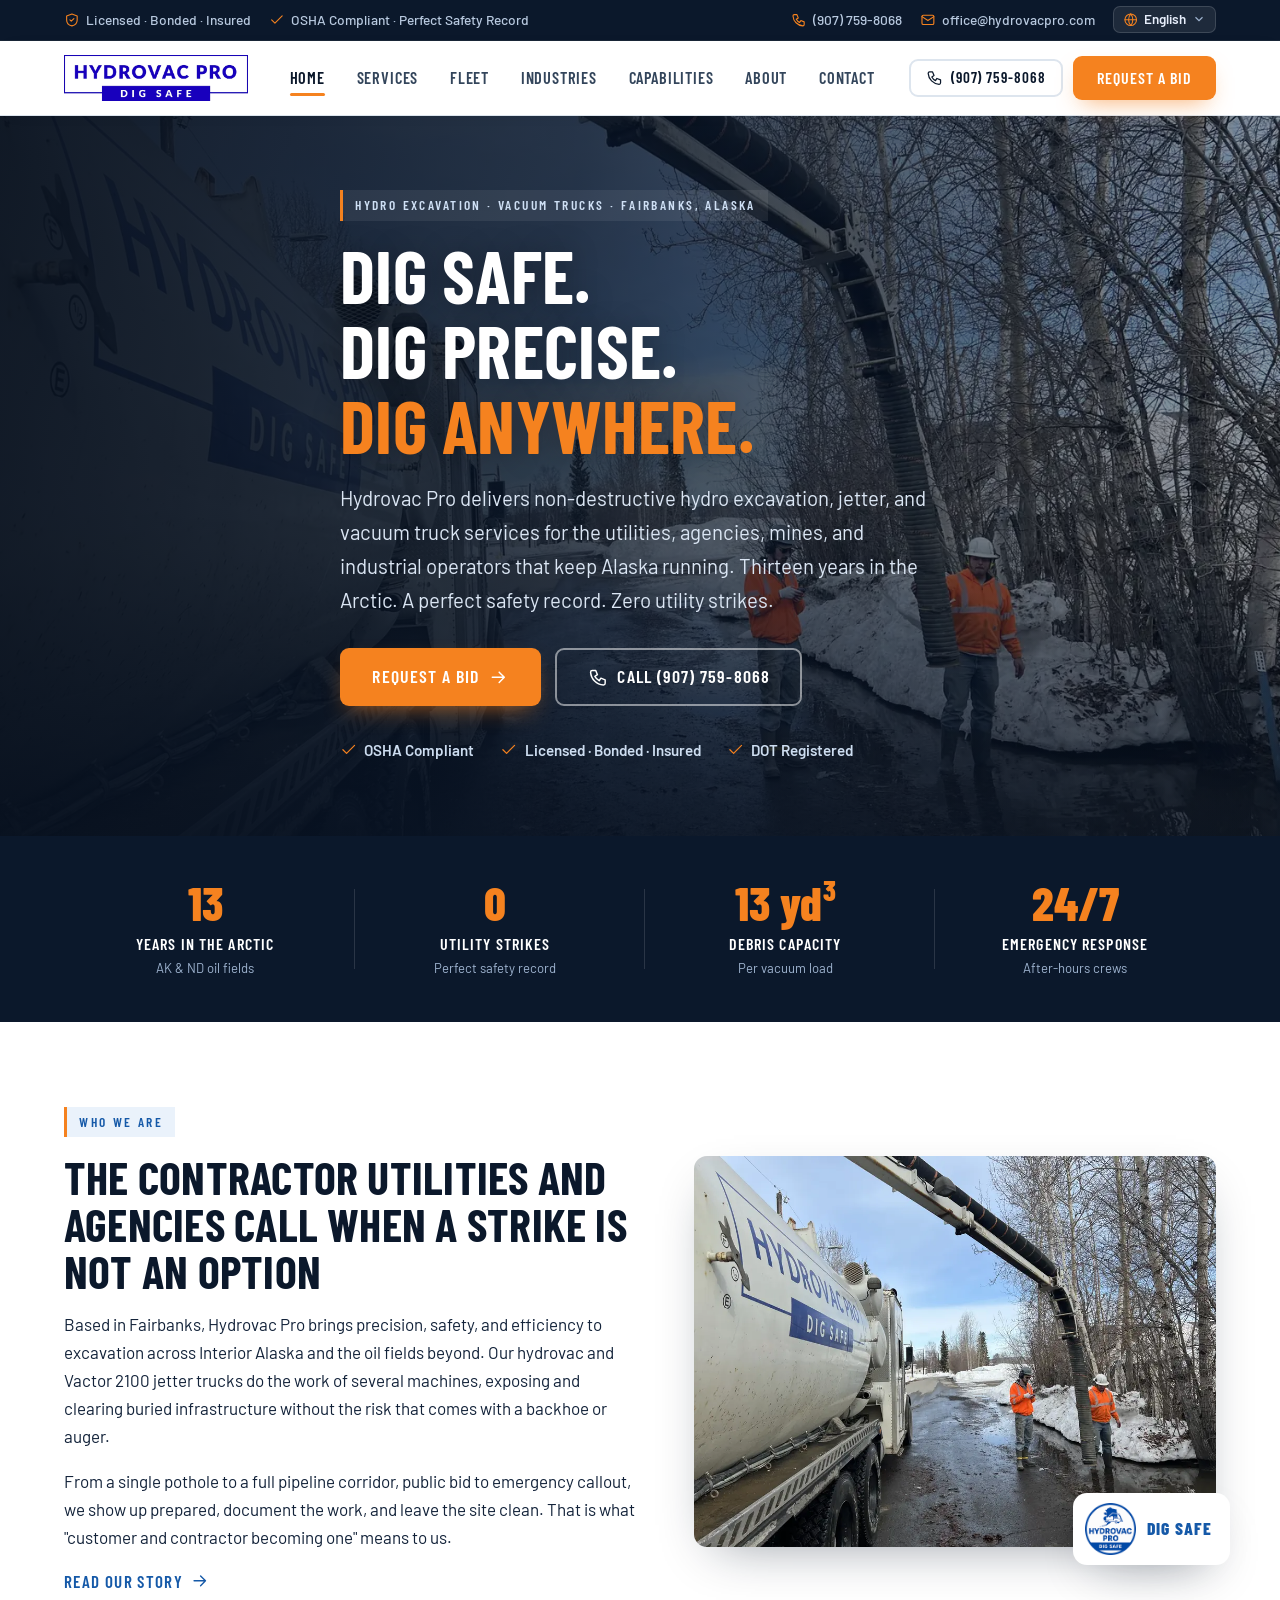
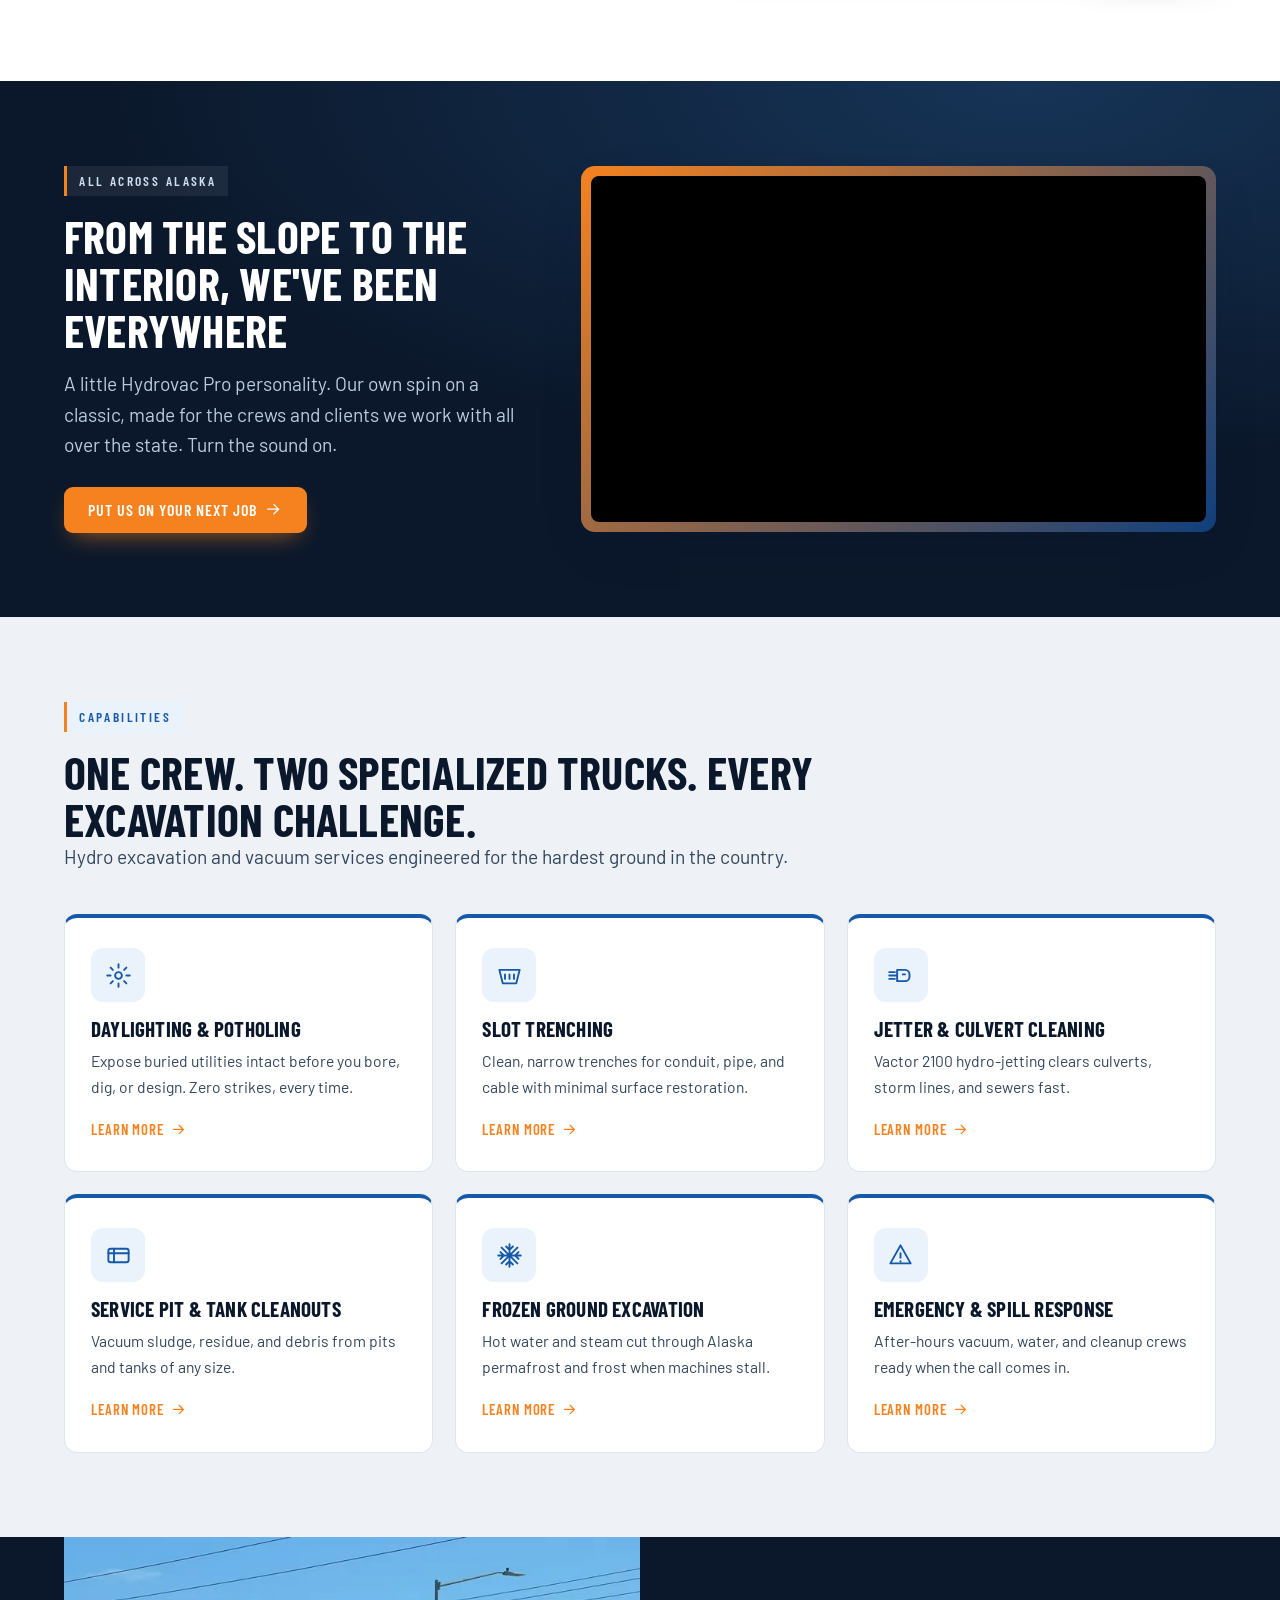
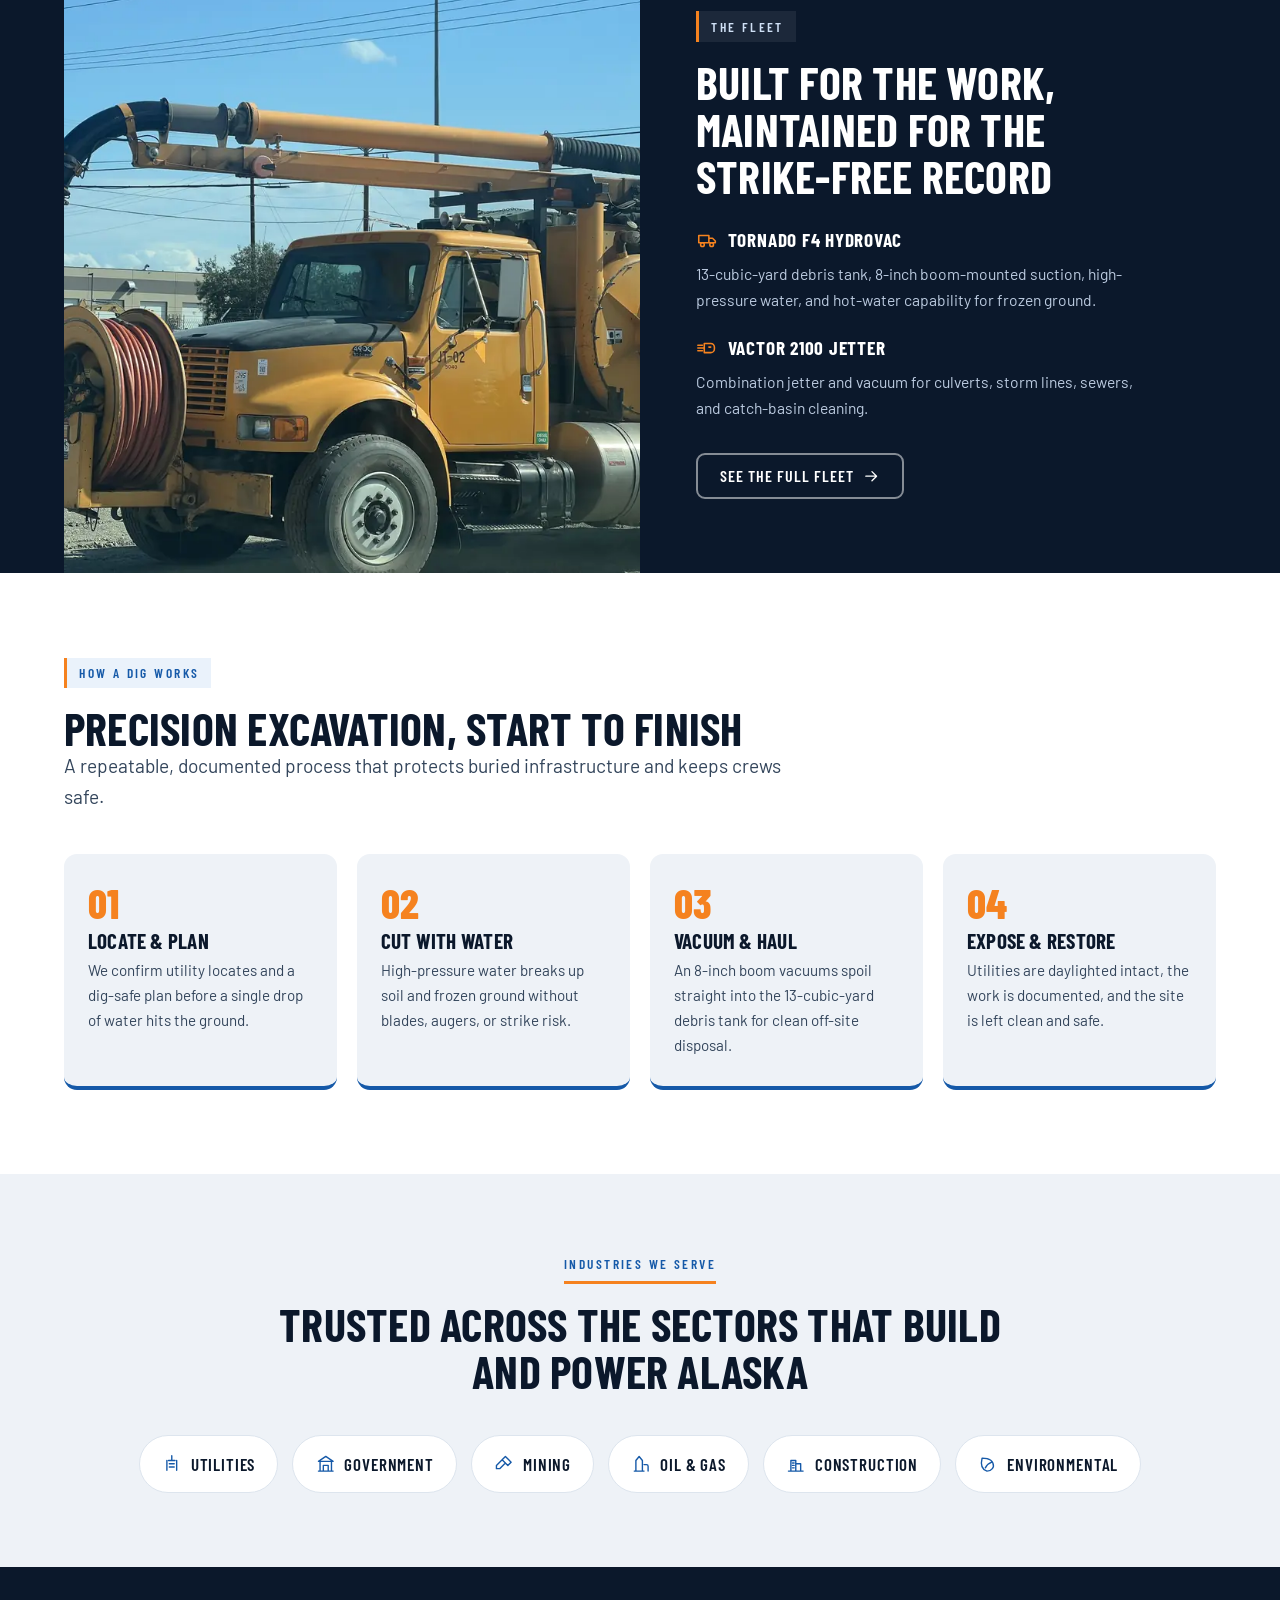
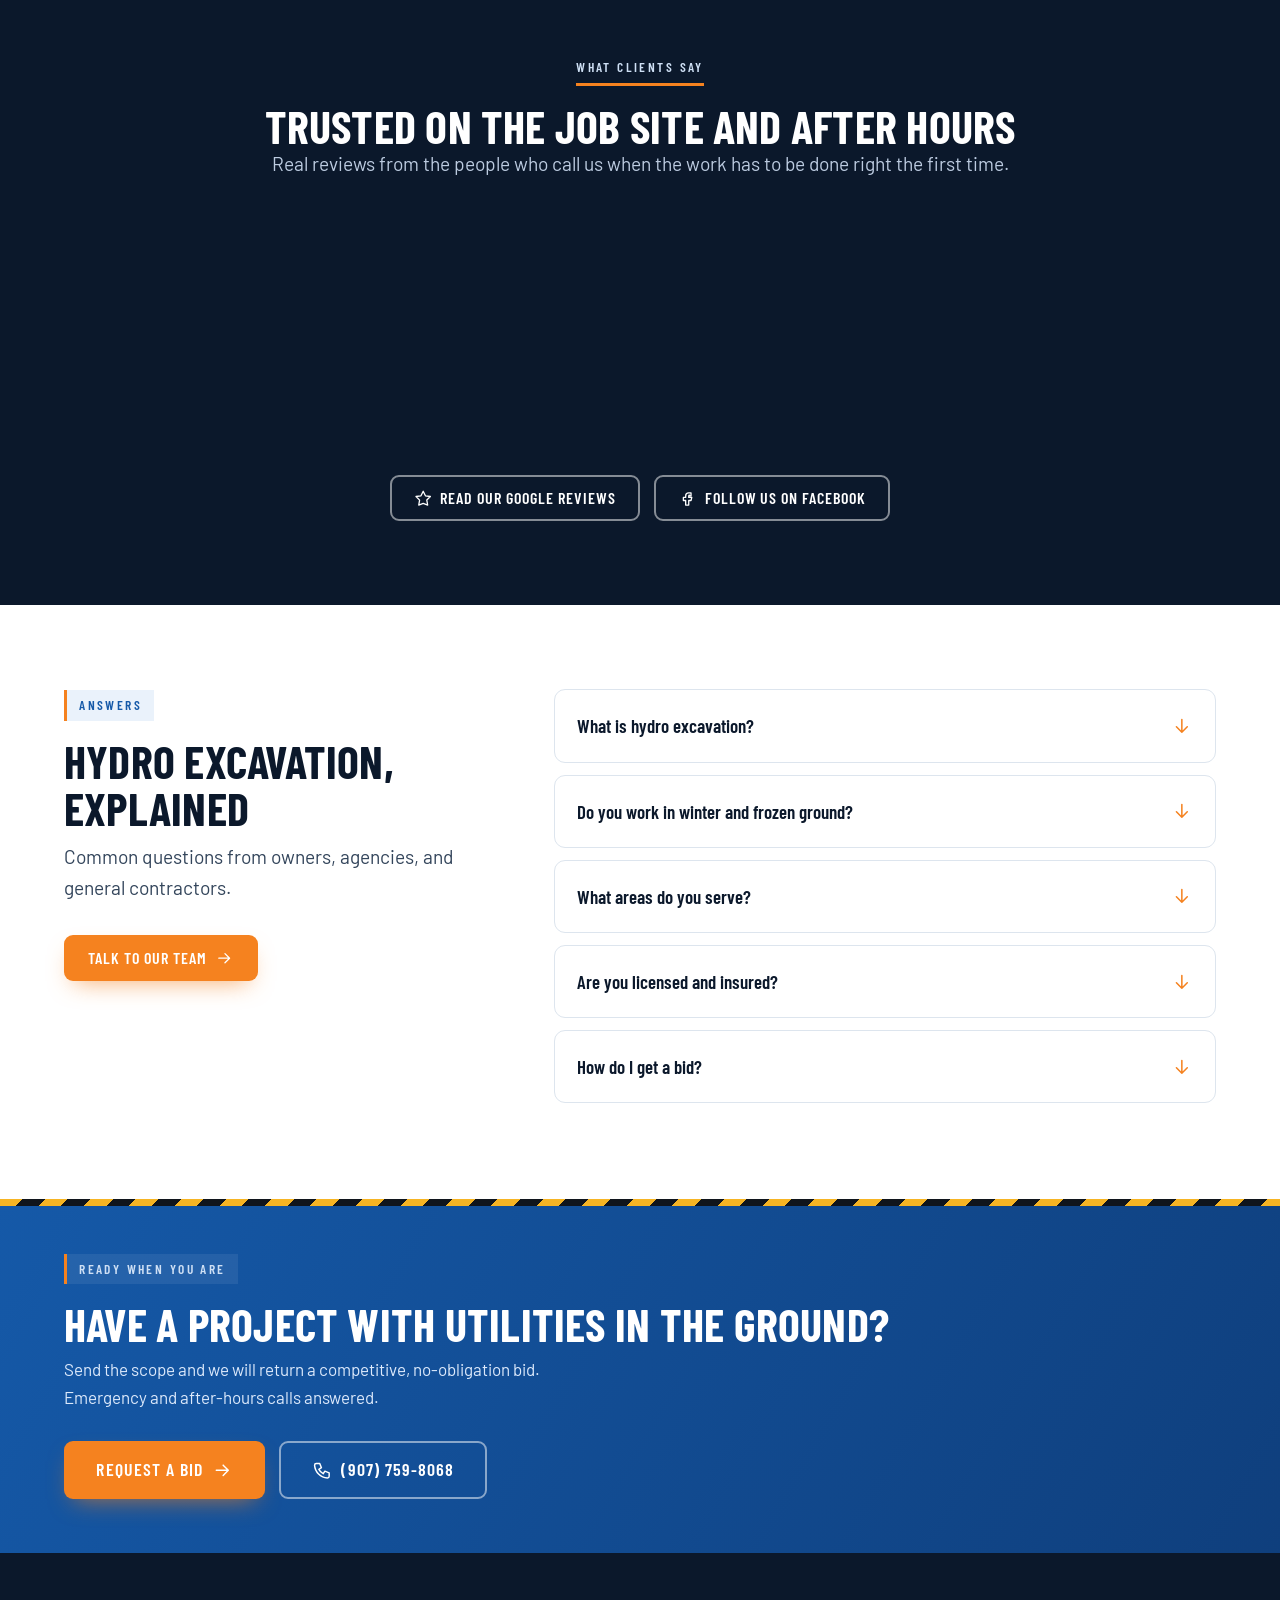
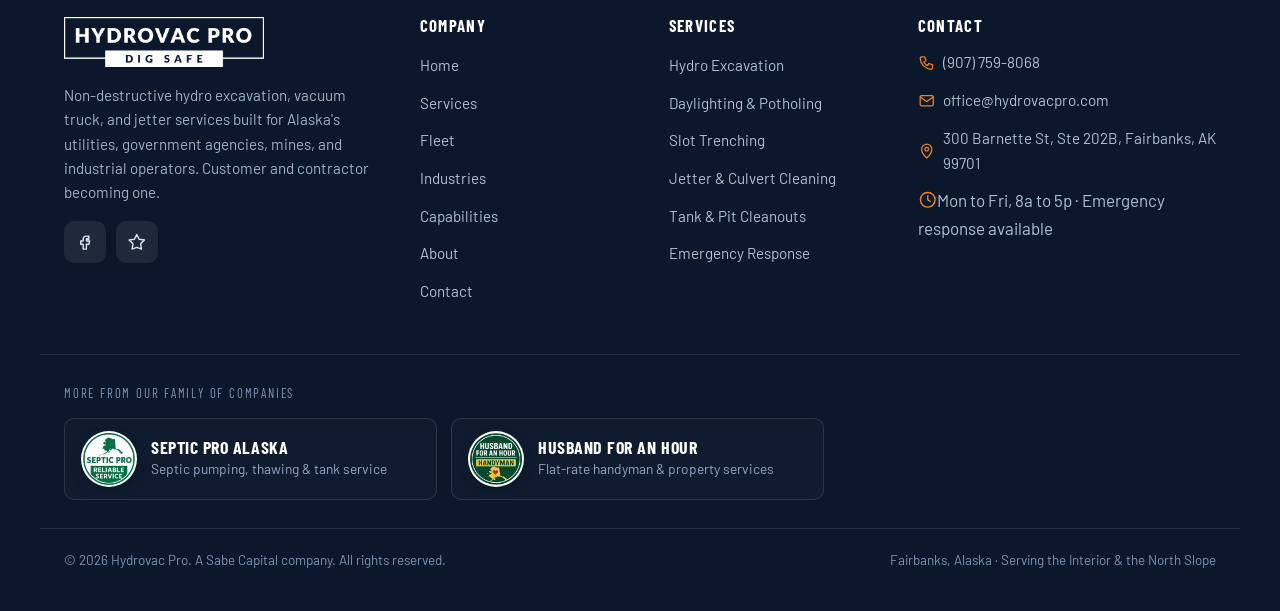
==== commit cff2ffaa: "Reviews: embed live Trustindex Google-reviews widget (real names/stars/photos), remove stale hard-co" ====
--- a/index.html
+++ b/index.html
@@ -5,8 +5,9 @@
 <meta name="viewport" content="width=device-width, initial-scale=1">
 <title>Hydrovac Pro | Hydro Excavation &amp; Vacuum Truck Services in Fairbanks, Alaska</title>
 <meta name="description" content="Non-destructive hydro excavation, daylighting, potholing, jetter and vacuum truck services for utilities, government, mining and industry across Interior Alaska.">
-<link rel="canonical" href="https://www.hydrovacpro.com/">
+<link rel="canonical" href="https://hydrovacpro.com/">
 <meta name="robots" content="index,follow,max-image-preview:large">
+<meta name="google-site-verification" content="0vKteFWp5z_bEcqp4P3C-2Xy_M807xu2fBGeNYntc8g">
 <meta name="author" content="Hydrovac Pro">
 <meta name="theme-color" content="#0b182b">
 <meta name="geo.region" content="US-AK">
@@ -17,30 +18,30 @@
 <meta property="og:site_name" content="Hydrovac Pro">
 <meta property="og:title" content="Hydrovac Pro | Hydro Excavation &amp; Vacuum Truck Services in Fairbanks, Alaska">
 <meta property="og:description" content="Non-destructive hydro excavation, daylighting, potholing, jetter and vacuum truck services for utilities, government, mining and industry across Interior Alaska.">
-<meta property="og:url" content="https://www.hydrovacpro.com/">
-<meta property="og:image" content="https://www.hydrovacpro.com/assets/img/og-image.jpg?v=17">
+<meta property="og:url" content="https://hydrovacpro.com/">
+<meta property="og:image" content="https://hydrovacpro.com/assets/img/og-image.jpg?v=18">
 <meta property="og:image:width" content="1200">
 <meta property="og:image:height" content="630">
 <meta property="og:locale" content="en_US">
 <meta name="twitter:card" content="summary_large_image">
 <meta name="twitter:title" content="Hydrovac Pro | Hydro Excavation &amp; Vacuum Truck Services in Fairbanks, Alaska">
 <meta name="twitter:description" content="Non-destructive hydro excavation, daylighting, potholing, jetter and vacuum truck services for utilities, government, mining and industry across Interior Alaska.">
-<meta name="twitter:image" content="https://www.hydrovacpro.com/assets/img/og-image.jpg?v=17">
-<link rel="icon" href="assets/img/favicon.ico?v=17" sizes="any">
-<link rel="icon" type="image/png" href="assets/img/favicon-32.png?v=17" sizes="32x32">
-<link rel="apple-touch-icon" href="assets/img/favicon-180.png?v=17">
+<meta name="twitter:image" content="https://hydrovacpro.com/assets/img/og-image.jpg?v=18">
+<link rel="icon" href="assets/img/favicon.ico?v=18" sizes="any">
+<link rel="icon" type="image/png" href="assets/img/favicon-32.png?v=18" sizes="32x32">
+<link rel="apple-touch-icon" href="assets/img/favicon-180.png?v=18">
 <link rel="manifest" href="site.webmanifest">
 <link rel="preconnect" href="https://fonts.googleapis.com">
 <link rel="preconnect" href="https://fonts.gstatic.com" crossorigin>
 <link href="https://fonts.googleapis.com/css2?family=Barlow+Condensed:wght@500;600;700;800&family=Barlow:wght@400;500;600;700&display=swap" rel="stylesheet">
-<link rel="stylesheet" href="assets/styles.css?v=17">
-<script type="application/ld+json">{"@context": "https://schema.org", "@type": ["LocalBusiness", "HomeAndConstructionBusiness"], "@id": "https://www.hydrovacpro.com/#business", "name": "Hydrovac Pro", "legalName": "Sabe Capital, LLC", "naics": "238910", "identifier": [{"@type": "PropertyValue", "propertyID": "SAM UEI", "value": "VHFBXM1WW2G1"}, {"@type": "PropertyValue", "propertyID": "CAGE", "value": "13HP6"}], "url": "https://www.hydrovacpro.com/", "image": "https://www.hydrovacpro.com/assets/img/hydrovac.webp?v=17", "logo": "https://www.hydrovacpro.com/assets/img/favicon-512.png?v=17", "telephone": "+19077598068", "email": "office@hydrovacpro.com", "description": "Non-destructive hydro excavation, vacuum truck, and Vactor 2100 jetter services for utilities, government, mining, oil and gas, and construction across Interior Alaska.", "slogan": "Dig Safe.", "foundingDate": "2011", "priceRange": "$$", "address": {"@type": "PostalAddress", "streetAddress": "300 Barnette St, Ste 202B", "addressLocality": "Fairbanks", "addressRegion": "AK", "postalCode": "99701", "addressCountry": "US"}, "geo": {"@type": "GeoCoordinates", "latitude": "64.8401", "longitude": "-147.7200"}, "areaServed": [{"@type": "State", "name": "Alaska"}, {"@type": "City", "name": "Fairbanks"}, {"@type": "City", "name": "North Pole"}, {"@type": "AdministrativeArea", "name": "Fairbanks North Star Borough"}, {"@type": "AdministrativeArea", "name": "Interior Alaska"}], "openingHoursSpecification": [{"@type": "OpeningHoursSpecification", "dayOfWeek": ["Monday", "Tuesday", "Wednesday", "Thursday", "Friday"], "opens": "08:00", "closes": "17:00"}], "sameAs": ["https://www.facebook.com/61559111513765"], "knowsLanguage": ["en"], "contactPoint": [{"@type": "ContactPoint", "telephone": "+19077598068", "email": "office@hydrovacpro.com", "contactType": "sales", "areaServed": "US-AK", "availableLanguage": ["en"]}], "aggregateRating": {"@type": "AggregateRating", "ratingValue": "5.0", "reviewCount": "3", "bestRating": "5"}, "hasOfferCatalog": {"@type": "OfferCatalog", "name": "Hydro Excavation & Vacuum Services", "itemListElement": [{"@type": "Offer", "itemOffered": {"@type": "Service", "name": "Hydro Excavation (Daylighting & Potholing)"}}, {"@type": "Offer", "itemOffered": {"@type": "Service", "name": "Slot Trenching & Precision Excavation"}}, {"@type": "Offer", "itemOffered": {"@type": "Service", "name": "Vactor 2100 Jetter & Culvert Cleaning"}}, {"@type": "Offer", "itemOffered": {"@type": "Service", "name": "Service Pit & Tank Cleanouts"}}, {"@type": "Offer", "itemOffered": {"@type": "Service", "name": "Cold-Weather & Frozen Ground Excavation"}}, {"@type": "Offer", "itemOffered": {"@type": "Service", "name": "Emergency & Spill Response"}}]}}</script>
-<script type="application/ld+json">{"@context": "https://schema.org", "@type": "WebSite", "@id": "https://www.hydrovacpro.com/#website", "url": "https://www.hydrovacpro.com/", "name": "Hydrovac Pro", "inLanguage": "en-US", "publisher": {"@id": "https://www.hydrovacpro.com/#business"}}</script>
-<script type="application/ld+json">{"@context": "https://schema.org", "@type": "WebPage", "@id": "https://www.hydrovacpro.com/#webpage", "url": "https://www.hydrovacpro.com/", "name": "Hydrovac Pro | Hydro Excavation & Vacuum Truck Services in Fairbanks, Alaska", "description": "Non-destructive hydro excavation, daylighting, potholing, jetter and vacuum truck services for utilities, government, mining and industry across Interior Alaska.", "isPartOf": {"@id": "https://www.hydrovacpro.com/#website"}, "about": {"@id": "https://www.hydrovacpro.com/#business"}, "publisher": {"@id": "https://www.hydrovacpro.com/#business"}, "primaryImageOfPage": "https://www.hydrovacpro.com/assets/img/hero.webp?v=17", "inLanguage": "en-US", "datePublished": "2026-06-24", "dateModified": "2026-06-25", "breadcrumb": {"@id": "https://www.hydrovacpro.com/#breadcrumb"}}</script>
-<script type="application/ld+json">{"@context": "https://schema.org", "@type": "BreadcrumbList", "@id": "https://www.hydrovacpro.com/#breadcrumb", "itemListElement": [{"@type": "ListItem", "position": 1, "name": "Home", "item": "https://www.hydrovacpro.com/"}]}</script>
+<link rel="stylesheet" href="assets/styles.css?v=18">
+<script type="application/ld+json">{"@context": "https://schema.org", "@type": ["LocalBusiness", "HomeAndConstructionBusiness"], "@id": "https://hydrovacpro.com/#business", "name": "Hydrovac Pro", "legalName": "Sabe Capital, LLC", "naics": "238910", "identifier": [{"@type": "PropertyValue", "propertyID": "SAM UEI", "value": "VHFBXM1WW2G1"}, {"@type": "PropertyValue", "propertyID": "CAGE", "value": "13HP6"}], "url": "https://hydrovacpro.com/", "image": "https://hydrovacpro.com/assets/img/hydrovac.webp?v=18", "logo": "https://hydrovacpro.com/assets/img/favicon-512.png?v=18", "telephone": "+19077598068", "email": "office@hydrovacpro.com", "description": "Non-destructive hydro excavation, vacuum truck, and Vactor 2100 jetter services for utilities, government, mining, oil and gas, and construction across Interior Alaska.", "slogan": "Dig Safe.", "foundingDate": "2011", "priceRange": "$$", "address": {"@type": "PostalAddress", "streetAddress": "300 Barnette St, Ste 202B", "addressLocality": "Fairbanks", "addressRegion": "AK", "postalCode": "99701", "addressCountry": "US"}, "geo": {"@type": "GeoCoordinates", "latitude": "64.8401", "longitude": "-147.7200"}, "areaServed": [{"@type": "State", "name": "Alaska"}, {"@type": "City", "name": "Fairbanks"}, {"@type": "City", "name": "North Pole"}, {"@type": "AdministrativeArea", "name": "Fairbanks North Star Borough"}, {"@type": "AdministrativeArea", "name": "Interior Alaska"}], "openingHoursSpecification": [{"@type": "OpeningHoursSpecification", "dayOfWeek": ["Monday", "Tuesday", "Wednesday", "Thursday", "Friday"], "opens": "08:00", "closes": "17:00"}], "sameAs": ["https://www.facebook.com/61559111513765"], "knowsLanguage": ["en"], "contactPoint": [{"@type": "ContactPoint", "telephone": "+19077598068", "email": "office@hydrovacpro.com", "contactType": "sales", "areaServed": "US-AK", "availableLanguage": ["en"]}], "hasOfferCatalog": {"@type": "OfferCatalog", "name": "Hydro Excavation & Vacuum Services", "itemListElement": [{"@type": "Offer", "itemOffered": {"@type": "Service", "name": "Hydro Excavation (Daylighting & Potholing)"}}, {"@type": "Offer", "itemOffered": {"@type": "Service", "name": "Slot Trenching & Precision Excavation"}}, {"@type": "Offer", "itemOffered": {"@type": "Service", "name": "Vactor 2100 Jetter & Culvert Cleaning"}}, {"@type": "Offer", "itemOffered": {"@type": "Service", "name": "Service Pit & Tank Cleanouts"}}, {"@type": "Offer", "itemOffered": {"@type": "Service", "name": "Cold-Weather & Frozen Ground Excavation"}}, {"@type": "Offer", "itemOffered": {"@type": "Service", "name": "Emergency & Spill Response"}}]}}</script>
+<script type="application/ld+json">{"@context": "https://schema.org", "@type": "WebSite", "@id": "https://hydrovacpro.com/#website", "url": "https://hydrovacpro.com/", "name": "Hydrovac Pro", "inLanguage": "en-US", "publisher": {"@id": "https://hydrovacpro.com/#business"}}</script>
+<script type="application/ld+json">{"@context": "https://schema.org", "@type": "WebPage", "@id": "https://hydrovacpro.com/#webpage", "url": "https://hydrovacpro.com/", "name": "Hydrovac Pro | Hydro Excavation & Vacuum Truck Services in Fairbanks, Alaska", "description": "Non-destructive hydro excavation, daylighting, potholing, jetter and vacuum truck services for utilities, government, mining and industry across Interior Alaska.", "isPartOf": {"@id": "https://hydrovacpro.com/#website"}, "about": {"@id": "https://hydrovacpro.com/#business"}, "publisher": {"@id": "https://hydrovacpro.com/#business"}, "primaryImageOfPage": "https://hydrovacpro.com/assets/img/hero.webp?v=18", "inLanguage": "en-US", "datePublished": "2026-06-24", "dateModified": "2026-06-25", "breadcrumb": {"@id": "https://hydrovacpro.com/#breadcrumb"}}</script>
+<script type="application/ld+json">{"@context": "https://schema.org", "@type": "BreadcrumbList", "@id": "https://hydrovacpro.com/#breadcrumb", "itemListElement": [{"@type": "ListItem", "position": 1, "name": "Home", "item": "https://hydrovacpro.com/"}]}</script>
 <script type="application/ld+json">{"@context": "https://schema.org", "@type": "FAQPage", "mainEntity": [{"@type": "Question", "name": "What is hydro excavation?", "acceptedAnswer": {"@type": "Answer", "text": "Hydro excavation, also called hydrovac, daylighting, or potholing, uses pressurized water to break up soil and a powerful vacuum to remove it. Nothing mechanical touches the ground, so buried utilities are exposed without damage. It is the safest way to dig near power, gas, water, fiber, and pipelines."}}, {"@type": "Question", "name": "Do you work in winter and frozen ground?", "acceptedAnswer": {"@type": "Answer", "text": "Yes. We use hot water and steam to cut through frost and permafrost year round across Interior Alaska, including jobs that conventional equipment cannot touch."}}, {"@type": "Question", "name": "What areas do you serve?", "acceptedAnswer": {"@type": "Answer", "text": "We are based in Fairbanks and serve the Fairbanks North Star Borough, North Pole, and projects across Interior Alaska and the North Slope. We have also worked the North Dakota oil fields."}}, {"@type": "Question", "name": "Are you licensed and insured?", "acceptedAnswer": {"@type": "Answer", "text": "Yes. Hydrovac Pro is licensed, bonded, and fully insured, OSHA compliant, and DOT registered. Certificates of insurance and W-9 are available on request."}}, {"@type": "Question", "name": "How do I get a bid?", "acceptedAnswer": {"@type": "Answer", "text": "Call (907) 759-8068 or send your scope through our contact page. For public bids and RFPs we turn around competitive pricing quickly."}}]}</script>
-<script type="application/ld+json">{"@context": "https://schema.org", "@type": "Service", "name": "Hydro Excavation", "description": "Non-destructive hydrovac daylighting, potholing, and trenching in Interior Alaska.", "serviceType": "Hydro Excavation", "provider": {"@id": "https://www.hydrovacpro.com/#business"}, "areaServed": {"@type": "AdministrativeArea", "name": "Interior Alaska"}}</script>
-<script type="application/ld+json">{"@context": "https://schema.org", "@type": "VideoObject", "name": "The Alaska Hydrovac Song — Hydrovac Pro AK", "description": "Hydrovac Pro's Alaska hydrovac parody of \"I've Been Everywhere,\" featuring hydro excavation and vacuum truck work across Alaska.", "thumbnailUrl": ["https://i.ytimg.com/vi/aQEVApFhXK0/maxresdefault.jpg"], "embedUrl": "https://www.youtube.com/embed/aQEVApFhXK0", "contentUrl": "https://www.youtube.com/watch?v=aQEVApFhXK0", "publisher": {"@type": "Organization", "name": "Hydrovac Pro", "logo": {"@type": "ImageObject", "url": "https://www.hydrovacpro.com/assets/img/favicon-512.png?v=17"}}}</script>
+<script type="application/ld+json">{"@context": "https://schema.org", "@type": "Service", "name": "Hydro Excavation", "description": "Non-destructive hydrovac daylighting, potholing, and trenching in Interior Alaska.", "serviceType": "Hydro Excavation", "provider": {"@id": "https://hydrovacpro.com/#business"}, "areaServed": {"@type": "AdministrativeArea", "name": "Interior Alaska"}}</script>
+<script type="application/ld+json">{"@context": "https://schema.org", "@type": "VideoObject", "name": "The Alaska Hydrovac Song — Hydrovac Pro AK", "description": "Hydrovac Pro's Alaska hydrovac parody of \"I've Been Everywhere,\" featuring hydro excavation and vacuum truck work across Alaska.", "thumbnailUrl": ["https://i.ytimg.com/vi/aQEVApFhXK0/maxresdefault.jpg"], "embedUrl": "https://www.youtube.com/embed/aQEVApFhXK0", "contentUrl": "https://www.youtube.com/watch?v=aQEVApFhXK0", "publisher": {"@type": "Organization", "name": "Hydrovac Pro", "logo": {"@type": "ImageObject", "url": "https://hydrovacpro.com/assets/img/favicon-512.png?v=18"}}}</script>
 </head>
 <body>
 <a class="skip" href="#main">Skip to content</a>
@@ -72,7 +73,7 @@
 <header class="site-head" id="head">
   <div class="wrap head-in">
     <a class="brand" href="index.html" aria-label="Hydrovac Pro, Dig Safe, Fairbanks Alaska home" translate="no">
-      <img src="assets/img/logo-wordmark.webp?v=17" alt="Hydrovac Pro — Dig Safe" class="brand-logo" width="200" height="50">
+      <img src="assets/img/logo-wordmark.webp?v=18" alt="Hydrovac Pro — Dig Safe" class="brand-logo" width="200" height="50">
     </a>
     <nav class="nav-links" id="navLinks" aria-label="Primary"><a href="index.html" class="active">Home</a><a href="services.html" class="">Services</a><a href="equipment.html" class="">Fleet</a><a href="industries.html" class="">Industries</a><a href="capabilities.html" class="">Capabilities</a><a href="about.html" class="">About</a><a href="contact.html" class="">Contact</a></nav>
     <div class="head-cta">
@@ -84,7 +85,7 @@
 </header>
 <main id="main">
 <section class="hero">
-  <div class="hero-bg"><img src="assets/img/hero.webp?v=17" alt="Hydrovac Pro crew operating the vacuum boom beside the Dig Safe truck on an Alaska job site" fetchpriority="high" width="1700" height="1275"></div>
+  <div class="hero-bg"><img src="assets/img/hero.webp?v=18" alt="Hydrovac Pro crew operating the vacuum boom beside the Dig Safe truck on an Alaska job site" fetchpriority="high" width="1700" height="1275"></div>
   <div class="hero-shade"></div>
   <div class="wrap hero-in">
     <div class="hero-copy">
@@ -123,8 +124,8 @@
       <a class="link-arrow" href="about.html">Read our story <svg class="ic" viewBox="0 0 24 24" fill="none" stroke="currentColor" stroke-width="1.7" stroke-linecap="round" stroke-linejoin="round" aria-hidden="true"><path d="M5 12h14M13 6l6 6-6 6"/></svg></a>
     </div>
     <div class="intro-media reveal">
-      <img src="assets/img/intro.webp?v=17" alt="Hydrovac Pro truck working with boom deployed while a crew member operates the dig" loading="lazy" width="1500" height="1125">
-      <div class="intro-badge"><img src="assets/img/logo.webp?v=17" alt="" width="78" height="78"><span translate="no">Dig Safe</span></div>
+      <img src="assets/img/intro.webp?v=18" alt="Hydrovac Pro truck working with boom deployed while a crew member operates the dig" loading="lazy" width="1500" height="1125">
+      <div class="intro-badge"><img src="assets/img/logo.webp?v=18" alt="" width="78" height="78"><span translate="no">Dig Safe</span></div>
     </div>
   </div>
 </section>
@@ -193,7 +194,7 @@
 <section class="fleet-teaser">
   <div class="wrap fleet-in">
     <div class="fleet-media reveal">
-      <img src="assets/img/jetter.webp?v=17" alt="Vactor 2100 jetter truck operated by Hydrovac Pro" loading="lazy" width="1700" height="1096">
+      <img src="assets/img/jetter.webp?v=18" alt="Vactor 2100 jetter truck operated by Hydrovac Pro" loading="lazy" width="1700" height="1096">
     </div>
     <div class="fleet-copy reveal">
       <span class="eyebrow eyebrow-light">The fleet</span>
@@ -237,19 +238,9 @@
       <h2>Trusted on the job site and after hours</h2>
       <p class="lead">Real reviews from the people who call us when the work has to be done right the first time.</p>
     </div>
-    <div class="rev-grid"><figure class="rev-card reveal">
-          <div class="stars"><svg class="ic" viewBox="0 0 24 24" fill="none" stroke="currentColor" stroke-width="1.7" stroke-linecap="round" stroke-linejoin="round" aria-hidden="true"><path d="M12 3l2.9 5.9 6.5.9-4.7 4.6 1.1 6.5L12 18.8 6.2 21l1.1-6.5L2.6 9.8l6.5-.9z"/></svg><svg class="ic" viewBox="0 0 24 24" fill="none" stroke="currentColor" stroke-width="1.7" stroke-linecap="round" stroke-linejoin="round" aria-hidden="true"><path d="M12 3l2.9 5.9 6.5.9-4.7 4.6 1.1 6.5L12 18.8 6.2 21l1.1-6.5L2.6 9.8l6.5-.9z"/></svg><svg class="ic" viewBox="0 0 24 24" fill="none" stroke="currentColor" stroke-width="1.7" stroke-linecap="round" stroke-linejoin="round" aria-hidden="true"><path d="M12 3l2.9 5.9 6.5.9-4.7 4.6 1.1 6.5L12 18.8 6.2 21l1.1-6.5L2.6 9.8l6.5-.9z"/></svg><svg class="ic" viewBox="0 0 24 24" fill="none" stroke="currentColor" stroke-width="1.7" stroke-linecap="round" stroke-linejoin="round" aria-hidden="true"><path d="M12 3l2.9 5.9 6.5.9-4.7 4.6 1.1 6.5L12 18.8 6.2 21l1.1-6.5L2.6 9.8l6.5-.9z"/></svg><svg class="ic" viewBox="0 0 24 24" fill="none" stroke="currentColor" stroke-width="1.7" stroke-linecap="round" stroke-linejoin="round" aria-hidden="true"><path d="M12 3l2.9 5.9 6.5.9-4.7 4.6 1.1 6.5L12 18.8 6.2 21l1.1-6.5L2.6 9.8l6.5-.9z"/></svg></div>
-          <blockquote>Love these guys. They came right out and helped all night to get the job done. Professional, fast, and they did not stop until it was finished.</blockquote>
-          <figcaption>Google review · Fairbanks</figcaption>
-        </figure><figure class="rev-card reveal">
-          <div class="stars"><svg class="ic" viewBox="0 0 24 24" fill="none" stroke="currentColor" stroke-width="1.7" stroke-linecap="round" stroke-linejoin="round" aria-hidden="true"><path d="M12 3l2.9 5.9 6.5.9-4.7 4.6 1.1 6.5L12 18.8 6.2 21l1.1-6.5L2.6 9.8l6.5-.9z"/></svg><svg class="ic" viewBox="0 0 24 24" fill="none" stroke="currentColor" stroke-width="1.7" stroke-linecap="round" stroke-linejoin="round" aria-hidden="true"><path d="M12 3l2.9 5.9 6.5.9-4.7 4.6 1.1 6.5L12 18.8 6.2 21l1.1-6.5L2.6 9.8l6.5-.9z"/></svg><svg class="ic" viewBox="0 0 24 24" fill="none" stroke="currentColor" stroke-width="1.7" stroke-linecap="round" stroke-linejoin="round" aria-hidden="true"><path d="M12 3l2.9 5.9 6.5.9-4.7 4.6 1.1 6.5L12 18.8 6.2 21l1.1-6.5L2.6 9.8l6.5-.9z"/></svg><svg class="ic" viewBox="0 0 24 24" fill="none" stroke="currentColor" stroke-width="1.7" stroke-linecap="round" stroke-linejoin="round" aria-hidden="true"><path d="M12 3l2.9 5.9 6.5.9-4.7 4.6 1.1 6.5L12 18.8 6.2 21l1.1-6.5L2.6 9.8l6.5-.9z"/></svg><svg class="ic" viewBox="0 0 24 24" fill="none" stroke="currentColor" stroke-width="1.7" stroke-linecap="round" stroke-linejoin="round" aria-hidden="true"><path d="M12 3l2.9 5.9 6.5.9-4.7 4.6 1.1 6.5L12 18.8 6.2 21l1.1-6.5L2.6 9.8l6.5-.9z"/></svg></div>
-          <blockquote>Sent a request on a Saturday evening and got a call back the same day. Hard to find that kind of responsiveness from a contractor up here.</blockquote>
-          <figcaption>Google review · Verified customer</figcaption>
-        </figure><figure class="rev-card reveal">
-          <div class="stars"><svg class="ic" viewBox="0 0 24 24" fill="none" stroke="currentColor" stroke-width="1.7" stroke-linecap="round" stroke-linejoin="round" aria-hidden="true"><path d="M12 3l2.9 5.9 6.5.9-4.7 4.6 1.1 6.5L12 18.8 6.2 21l1.1-6.5L2.6 9.8l6.5-.9z"/></svg><svg class="ic" viewBox="0 0 24 24" fill="none" stroke="currentColor" stroke-width="1.7" stroke-linecap="round" stroke-linejoin="round" aria-hidden="true"><path d="M12 3l2.9 5.9 6.5.9-4.7 4.6 1.1 6.5L12 18.8 6.2 21l1.1-6.5L2.6 9.8l6.5-.9z"/></svg><svg class="ic" viewBox="0 0 24 24" fill="none" stroke="currentColor" stroke-width="1.7" stroke-linecap="round" stroke-linejoin="round" aria-hidden="true"><path d="M12 3l2.9 5.9 6.5.9-4.7 4.6 1.1 6.5L12 18.8 6.2 21l1.1-6.5L2.6 9.8l6.5-.9z"/></svg><svg class="ic" viewBox="0 0 24 24" fill="none" stroke="currentColor" stroke-width="1.7" stroke-linecap="round" stroke-linejoin="round" aria-hidden="true"><path d="M12 3l2.9 5.9 6.5.9-4.7 4.6 1.1 6.5L12 18.8 6.2 21l1.1-6.5L2.6 9.8l6.5-.9z"/></svg><svg class="ic" viewBox="0 0 24 24" fill="none" stroke="currentColor" stroke-width="1.7" stroke-linecap="round" stroke-linejoin="round" aria-hidden="true"><path d="M12 3l2.9 5.9 6.5.9-4.7 4.6 1.1 6.5L12 18.8 6.2 21l1.1-6.5L2.6 9.8l6.5-.9z"/></svg></div>
-          <blockquote>An absolute game-changer for hydro excavation. One crew, one truck, and the work of several pieces of equipment done safely.</blockquote>
-          <figcaption>Google review · Industrial client</figcaption>
-        </figure></div>
+    <div class="ti-reviews">
+      <script defer async src="https://cdn.trustindex.io/loader.js?e88cfc875087169d11962624be5"></script>
+    </div>
     <div class="rev-cta">
       <a class="btn btn-outline-light" href="https://www.google.com/maps/search/?api=1&query=Hydrovac+Pro+Fairbanks+AK+reviews" target="_blank" rel="noopener"><svg class="ic" viewBox="0 0 24 24" fill="none" stroke="currentColor" stroke-width="1.7" stroke-linecap="round" stroke-linejoin="round" aria-hidden="true"><path d="M12 3l2.9 5.9 6.5.9-4.7 4.6 1.1 6.5L12 18.8 6.2 21l1.1-6.5L2.6 9.8l6.5-.9z"/></svg> Read our Google reviews</a>
       <a class="btn btn-outline-light" href="https://www.facebook.com/61559111513765" target="_blank" rel="noopener"><svg class="ic" viewBox="0 0 24 24" fill="none" stroke="currentColor" stroke-width="1.7" stroke-linecap="round" stroke-linejoin="round" aria-hidden="true"><path d="M14 9h3V5h-3a4 4 0 0 0-4 4v2H7v4h3v6h4v-6h3l1-4h-4V9a1 1 0 0 1 1-1z"/></svg> Follow us on Facebook</a>
@@ -288,7 +279,7 @@
   <div class="wrap foot-grid">
     <div class="foot-brand">
       <a class="brand foot-logo" href="index.html" translate="no">
-        <img src="assets/img/logo-wordmark-white.webp?v=17" alt="Hydrovac Pro — Dig Safe" class="foot-wordmark" width="230" height="58">
+        <img src="assets/img/logo-wordmark-white.webp?v=18" alt="Hydrovac Pro — Dig Safe" class="foot-wordmark" width="230" height="58">
       </a>
       <p>Non-destructive hydro excavation, vacuum truck, and jetter services built for Alaska's utilities, government agencies, mines, and industrial operators. Customer and contractor becoming one.</p>
       <div class="foot-social">
@@ -314,7 +305,7 @@
   </div>
   <div class="wrap foot-sister">
     <span class="sister-label">More from our family of companies</span>
-    <ul><li><a href="https://www.septicproak.com" rel="noopener" target="_blank"><span class="sister-logo"><img src="assets/img/sister-septic.webp?v=17" alt="Septic Pro Alaska logo" width="54" height="54" loading="lazy"></span><span class="sister-txt"><b>Septic Pro Alaska</b><span>Septic pumping, thawing &amp; tank service</span></span></a></li><li><a href="https://www.husbandforhour.com" rel="noopener" target="_blank"><span class="sister-logo"><img src="assets/img/sister-husband.webp?v=17" alt="Husband for an Hour logo" width="54" height="54" loading="lazy"></span><span class="sister-txt"><b>Husband for an Hour</b><span>Flat-rate handyman &amp; property services</span></span></a></li></ul>
+    <ul><li><a href="https://www.septicproak.com" rel="noopener" target="_blank"><span class="sister-logo"><img src="assets/img/sister-septic.webp?v=18" alt="Septic Pro Alaska logo" width="54" height="54" loading="lazy"></span><span class="sister-txt"><b>Septic Pro Alaska</b><span>Septic pumping, thawing &amp; tank service</span></span></a></li><li><a href="https://www.husbandforhour.com" rel="noopener" target="_blank"><span class="sister-logo"><img src="assets/img/sister-husband.webp?v=18" alt="Husband for an Hour logo" width="54" height="54" loading="lazy"></span><span class="sister-txt"><b>Husband for an Hour</b><span>Flat-rate handyman &amp; property services</span></span></a></li></ul>
   </div>
   <div class="wrap foot-legal">
     <span translate="no">© 2026 Hydrovac Pro. A Sabe Capital company. All rights reserved.</span>
@@ -323,5 +314,5 @@
 </footer>
 <a class="callbar" href="tel:+19077598068"><svg class="ic" viewBox="0 0 24 24" fill="none" stroke="currentColor" stroke-width="1.7" stroke-linecap="round" stroke-linejoin="round" aria-hidden="true"><path d="M5 4h4l2 5-3 2a12 12 0 0 0 5 5l2-3 5 2v4a2 2 0 0 1-2 2A16 16 0 0 1 3 6a2 2 0 0 1 2-2z"/></svg> Call (907) 759-8068</a>
 <button class="totop" id="totop" aria-label="Back to top"><svg class="ic" viewBox="0 0 24 24" fill="none" stroke="currentColor" stroke-width="1.7" stroke-linecap="round" stroke-linejoin="round" aria-hidden="true"><path d="M5 12h14M13 6l6 6-6 6"/></svg></button>
-<script src="assets/app.js?v=17" defer></script>
+<script src="assets/app.js?v=18" defer></script>
 </body></html>
--- a/assets/styles.css
+++ b/assets/styles.css
@@ -217,6 +217,9 @@
 .rev-card figcaption{font-family:var(--disp);font-weight:600;text-transform:uppercase;letter-spacing:.06em;
   font-size:.86rem;color:#9fb4d0}
 .rev-cta{display:flex;justify-content:center;gap:14px;flex-wrap:wrap}
+/* live Trustindex google-reviews widget */
+.ti-reviews{min-height:220px;margin:0 auto 34px;max-width:1180px}
+.ti-reviews .ti-widget{margin:0 !important}
 
 /* faq */
 .faq-sec{padding:84px 0}
